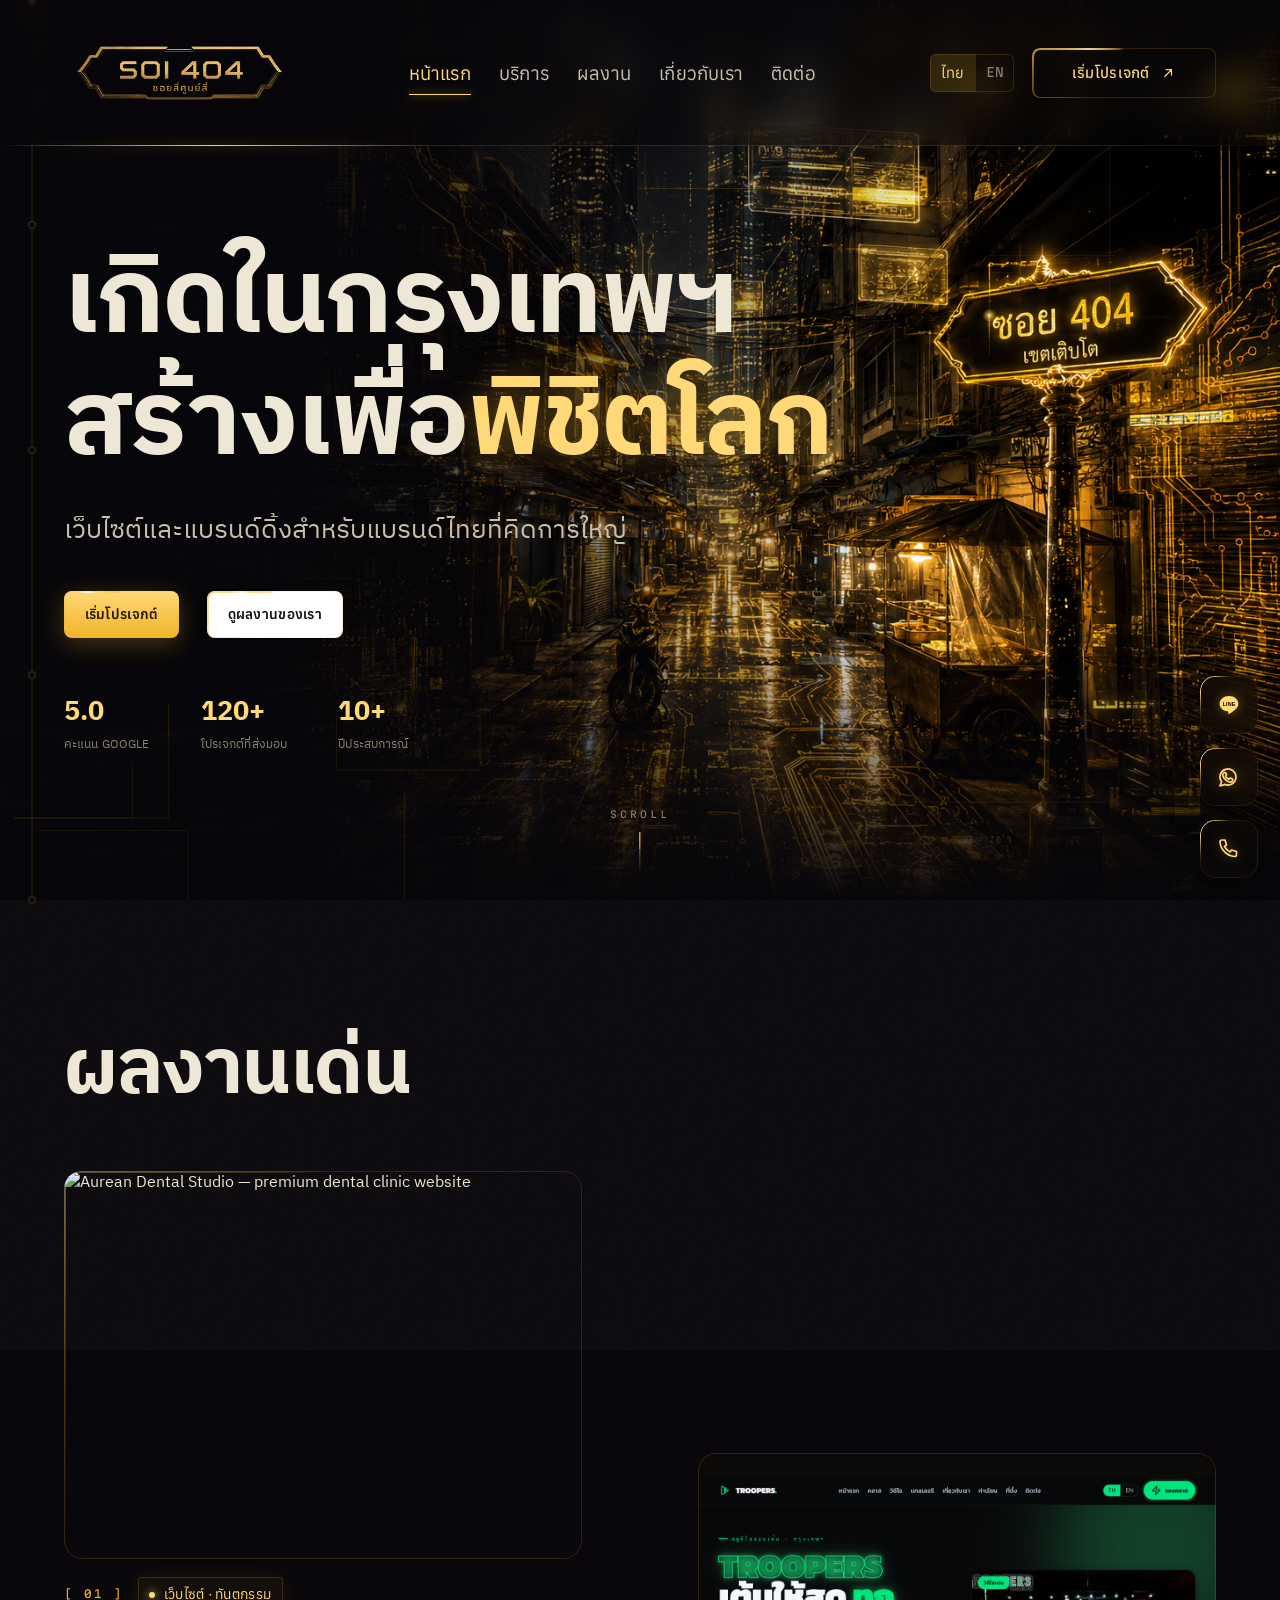
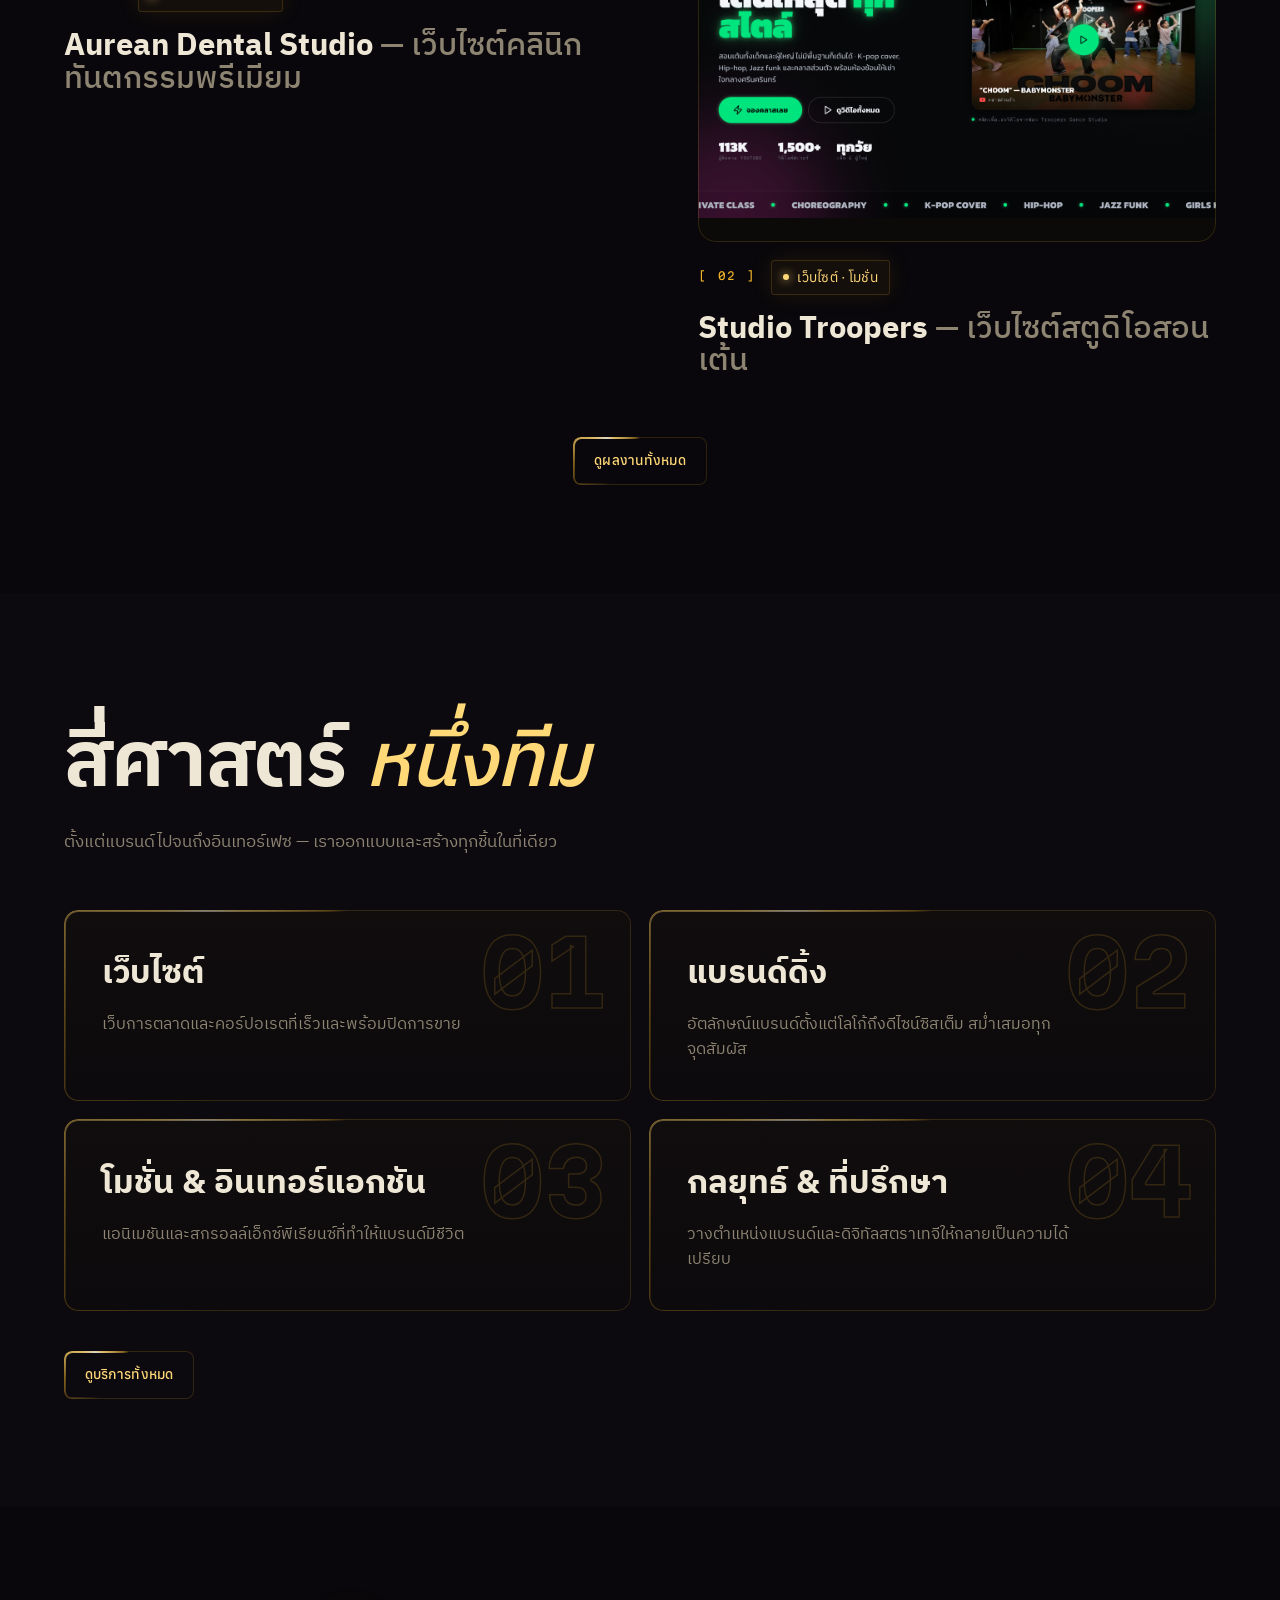
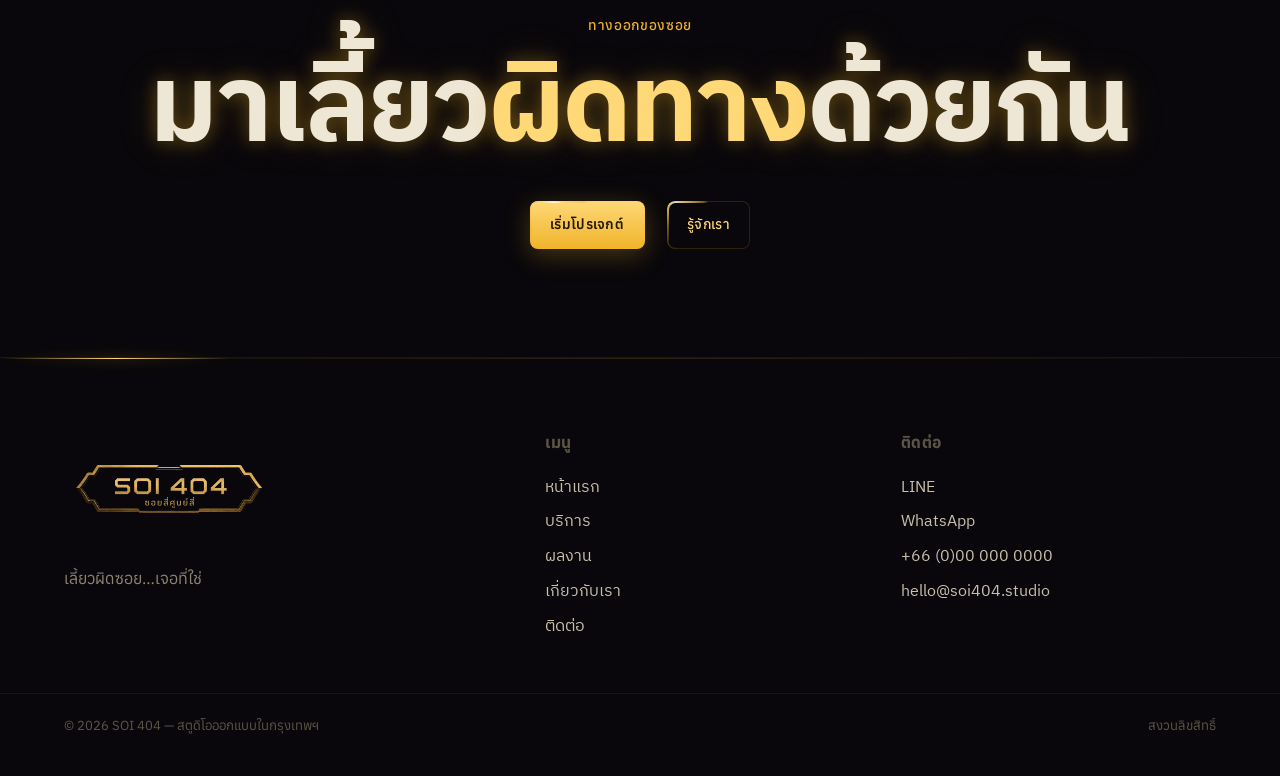
==== index.html @ ebc65c14 "Add files via upload" ====
<!DOCTYPE html>
<html lang="th">
<head>
<meta charset="UTF-8">
<meta name="viewport" content="width=device-width, initial-scale=1">
<title>SOI 404 — เว็บไซต์และแบรนด์ดิ้ง · Bangkok</title>
<meta name="description" content="SOI 404 — a Bangkok web design & branding studio. Wrong turn, right studio.">
<link rel="preconnect" href="https://fonts.googleapis.com">
<link rel="preconnect" href="https://fonts.gstatic.com" crossorigin>
<link href="https://fonts.googleapis.com/css2?family=Archivo+Expanded:wght@500;600;700;800;900&family=Archivo:ital,wght@0,400;0,500;0,600;1,500&family=IBM+Plex+Sans+Thai:wght@300;400;500;600;700&family=Martian+Mono:wght@300;400;500;600&family=Anuphan:wght@300;400;500;600;700&display=swap" rel="stylesheet">
<link rel="stylesheet" href="base.css">
<link rel="stylesheet" href="pages.css">
</head>
<body data-page="home">

<main>
  <!-- ============ HERO ============ -->
  <section class="hero" data-screen-label="Home / Hero">
    <div class="hero__media">
      <div class="hero__ph"></div>
      <img class="hero__img" src="hero-alley.png" alt="A neon-lit Bangkok alley at night, threaded with glowing gold circuit traces, with a ซอย 404 street sign" loading="eager" fetchpriority="high">
    </div>
    <div class="hero__scrim"></div>
    <div class="hero__flick"></div>

    <div class="hero__inner wrap">
      <h1 class="rise d1 glitch" data-text="" data-html data-th='เกิดในกรุงเทพฯ<br>สร้างเพื่อ<span class="em">พิชิตโลก</span>' data-en='Born in Bangkok.<br>Built to <span class="em">take on the world.</span>'>เกิดในกรุงเทพฯ<br>สร้างเพื่อ<span class="em">พิชิตโลก</span></h1>
      <p class="hero__sub rise d2" data-th="เว็บไซต์และแบรนด์ดิ้งสำหรับแบรนด์ไทยที่คิดการใหญ่" data-en="Websites and branding for Thai brands that think big.">เว็บไซต์และแบรนด์ดิ้งสำหรับแบรนด์ไทยที่คิดการใหญ่</p>
      <div class="hero__cta rise d3">
        <a class="btn btn--solid" href="contact.html" data-th="เริ่มโปรเจกต์" data-en="Start a project">เริ่มโปรเจกต์</a>
        <a class="btn btn--white live" href="work.html" style="--bw:1.5px;border-radius:8px" data-th="ดูผลงานของเรา" data-en="View our work">ดูผลงานของเรา</a>
      </div>
      <div class="hero__stats rise d4">
        <div class="hero__stat"><b>5.0</b><span data-th="คะแนน Google" data-en="Google rating">คะแนน Google</span></div>
        <div class="hero__stat"><b>120+</b><span data-th="โปรเจกต์ที่ส่งมอบ" data-en="Projects delivered">โปรเจกต์ที่ส่งมอบ</span></div>
        <div class="hero__stat"><b>10+</b><span data-th="ปีประสบการณ์" data-en="Years experience">ปีประสบการณ์</span></div>
      </div>
    </div>

    <div class="hero__scroll"><span>SCROLL</span><i></i></div>
  </section>

  <!-- ============ WORK PREVIEW ============ -->
  <section class="section" data-screen-label="Home / Work preview" data-arc>
    <div class="wrap">
      <div class="head">
        <h2 class="rise d1" style="margin-top:18px" data-th="ผลงานเด่น" data-en="Featured projects.">ผลงานเด่น</h2>
      </div>
      <div class="work-list">
        <div class="proj rise">
          <div class="proj__frame live" style="--bw:1.5px">
            <img src="work-aurean.png" alt="Aurean Dental Studio — premium dental clinic website" loading="lazy">
            <span class="proj__explore" data-th="เปิดดู" data-en="Explore">เปิดดู</span>
          </div>
          <div class="proj__meta"><span class="proj__idx">[ 01 ]</span><span class="soi-sign" data-th="เว็บไซต์ · ทันตกรรม" data-en="Web · Dental">เว็บไซต์ · ทันตกรรม</span></div>
          <h3 data-html data-th='Aurean Dental Studio <span class="dim">— เว็บไซต์คลินิกทันตกรรมพรีเมียม</span>' data-en='Aurean Dental Studio <span class="dim">— Premium dental clinic website</span>'>Aurean Dental Studio <span class="dim">— เว็บไซต์คลินิกทันตกรรมพรีเมียม</span></h3>
        </div>
        <div class="proj rise">
          <div class="proj__frame live" style="--bw:1.5px">
            <img src="work-troopers.png" alt="Studio Troopers — dance studio website" loading="lazy" style="object-fit:contain;background:#0b0a09">
            <span class="proj__explore" data-th="เปิดดู" data-en="Explore">เปิดดู</span>
          </div>
          <div class="proj__meta"><span class="proj__idx">[ 02 ]</span><span class="soi-sign" data-th="เว็บไซต์ · โมชั่น" data-en="Web · Motion">เว็บไซต์ · โมชั่น</span></div>
          <h3 data-html data-th='Studio Troopers <span class="dim">— เว็บไซต์สตูดิโอสอนเต้น</span>' data-en='Studio Troopers <span class="dim">— A dance studio website</span>'>Studio Troopers <span class="dim">— เว็บไซต์สตูดิโอสอนเต้น</span></h3>
        </div>
      </div>
      <div class="rise" style="margin-top:60px;display:flex;justify-content:center"><a class="btn btn--ghost live" href="work.html" style="--bw:1.5px;border-radius:8px" data-th="ดูผลงานทั้งหมด" data-en="See all work">ดูผลงานทั้งหมด</a></div>
    </div>
  </section>

  <!-- ============ SERVICES PREVIEW ============ -->
  <section class="section services" data-screen-label="Home / Services preview" data-arc>
    <div class="wrap">
      <div class="head">
        <h2 class="rise d1" style="margin-top:18px" data-html data-th='สี่ศาสตร์ <span class="it">หนึ่งทีม</span>' data-en='Four <span class="it">disciplines.</span> One team.'>สี่ศาสตร์ <span class="it">หนึ่งทีม</span></h2>
        <p class="rise d2" data-th="ตั้งแต่แบรนด์ไปจนถึงอินเทอร์เฟซ — เราออกแบบและสร้างทุกชิ้นในที่เดียว" data-en="From brand to interface — we design and build it all, under one roof.">ตั้งแต่แบรนด์ไปจนถึงอินเทอร์เฟซ — เราออกแบบและสร้างทุกชิ้นในที่เดียว</p>
      </div>
      <div class="preview-grid">
        <a class="disc live rise" href="services.html" style="--bw:1.5px;border-radius:14px">
          <div class="disc__bg"></div><span class="disc__num">01</span>
          <h3 data-th="เว็บไซต์" data-en="Websites">เว็บไซต์</h3>
          <p data-th="เว็บการตลาดและคอร์ปอเรตที่เร็วและพร้อมปิดการขาย" data-en="High-performance marketing & corporate sites, built to convert.">เว็บการตลาดและคอร์ปอเรตที่เร็วและพร้อมปิดการขาย</p>
        </a>
        <a class="disc live rise d1" href="services.html" style="--bw:1.5px;border-radius:14px">
          <div class="disc__bg"></div><span class="disc__num">02</span>
          <h3 data-th="แบรนด์ดิ้ง" data-en="Branding">แบรนด์ดิ้ง</h3>
          <p data-th="อัตลักษณ์แบรนด์ตั้งแต่โลโก้ถึงดีไซน์ซิสเต็ม สม่ำเสมอทุกจุดสัมผัส" data-en="Brand identities from logo to design system — consistent everywhere.">อัตลักษณ์แบรนด์ตั้งแต่โลโก้ถึงดีไซน์ซิสเต็ม สม่ำเสมอทุกจุดสัมผัส</p>
        </a>
        <a class="disc live rise d2" href="services.html" style="--bw:1.5px;border-radius:14px">
          <div class="disc__bg"></div><span class="disc__num">03</span>
          <h3 data-th="โมชั่น & อินเทอร์แอกชัน" data-en="Motion & Interaction">โมชั่น & อินเทอร์แอกชัน</h3>
          <p data-th="แอนิเมชันและสกรอลล์เอ็กซ์พีเรียนซ์ที่ทำให้แบรนด์มีชีวิต" data-en="Animation and scroll experiences that make a brand feel alive.">แอนิเมชันและสกรอลล์เอ็กซ์พีเรียนซ์ที่ทำให้แบรนด์มีชีวิต</p>
        </a>
        <a class="disc live rise d3" href="services.html" style="--bw:1.5px;border-radius:14px">
          <div class="disc__bg"></div><span class="disc__num">04</span>
          <h3 data-th="กลยุทธ์ & ที่ปรึกษา" data-en="Strategy & Consulting">กลยุทธ์ & ที่ปรึกษา</h3>
          <p data-th="วางตำแหน่งแบรนด์และดิจิทัลสตราเทจีให้กลายเป็นความได้เปรียบ" data-en="Positioning & digital strategy that turns a brand into an advantage.">วางตำแหน่งแบรนด์และดิจิทัลสตราเทจีให้กลายเป็นความได้เปรียบ</p>
        </a>
      </div>
      <div class="rise d3" style="margin-top:40px"><a class="btn btn--ghost live" href="services.html" style="--bw:1.5px;border-radius:8px" data-th="ดูบริการทั้งหมด" data-en="All services">ดูบริการทั้งหมด</a></div>
    </div>
  </section>

  <!-- ============ CLOSING CTA ============ -->
  <section class="section" data-screen-label="Home / CTA" data-arc>
    <div class="wrap" style="text-align:center">
      <p class="eyebrow rise" data-th="ทางออกของซอย" data-en="End of the alley">ทางออกของซอย</p>
      <h2 class="display t-xxl rise d1 neon" style="margin:22px auto 0;max-width:16ch" data-html data-th='มาเลี้ยว<span class="gold-ink">ผิดทาง</span>ด้วยกัน' data-en='Take the <span class="gold-ink">wrong turn</span> with us.'>มาเลี้ยว<span class="gold-ink">ผิดทาง</span>ด้วยกัน</h2>
      <div class="rise d2" style="margin-top:40px;display:flex;gap:22px;justify-content:center;flex-wrap:wrap">
        <a class="btn btn--solid" href="contact.html" data-th="เริ่มโปรเจกต์" data-en="Start a project">เริ่มโปรเจกต์</a>
        <a class="btn btn--ghost live" href="about.html" style="--bw:1.5px;border-radius:8px" data-th="รู้จักเรา" data-en="About us">รู้จักเรา</a>
      </div>
    </div>
  </section>
</main>

<script src="electric.js"></script>
<script src="site.js"></script>
</body>
</html>
---- base.css ----
/* ============================================================
   SOI 404 — Cyberpunk Bangkok design system
   base.css : tokens, type, electric language, global chrome
   ============================================================ */

/* ----- TOKENS ------------------------------------------------ */
:root{
  /* warm near-black world */
  --black:        #07060a;
  --bg:           #09070b;
  --bg-soft:      #0d0a0f;     /* services concrete-dark */
  --bg-panel:     rgba(20,16,12,.55);
  --bg-glass:     rgba(14,11,9,.62);

  /* gold — the electric accent (from the photo + logo) */
  --gold:         #f0b429;
  --gold-bright:  #ffd877;
  --gold-hot:     #ffe9a8;
  --gold-deep:    #a9761a;
  --gold-ember:   #c8901f;

  /* high-voltage spark core */
  --hot:          #fffdf3;
  /* rare cold accent */
  --cyan:         oklch(0.86 0.10 200);

  /* ink */
  --ink:          #efe7d6;
  --ink-soft:     #c9bfad;
  --muted:        #8d8472;
  --faint:        #5c5547;
  --line:         rgba(240,180,41,.16);
  --line-soft:    rgba(240,180,41,.09);

  /* glow */
  --glow-gold:    0 0 24px rgba(240,180,41,.45);
  --glow-soft:    0 0 60px rgba(240,180,41,.18);

  /* type */
  --display: "Archivo Expanded","Archivo",sans-serif;
  --thai:    "IBM Plex Sans Thai","IBM Plex Sans",sans-serif;
  --thai-ui: "Anuphan","IBM Plex Sans Thai",sans-serif;   /* modern Thai for labels/UI */
  --mono:    "Martian Mono",ui-monospace,monospace;
  --body:    "Archivo","IBM Plex Sans Thai",sans-serif;

  --maxw: 1320px;
  --gutter: clamp(20px,5vw,72px);
  --ease: cubic-bezier(.22,.61,.36,1);
  --ease-snap: cubic-bezier(.2,.9,.25,1);
}

/* Thai mode swaps body/display to a Thai face that owns both scripts */
html[lang="th"]{
  --display: "IBM Plex Sans Thai","Archivo Expanded",sans-serif;
  --body:    "IBM Plex Sans Thai",sans-serif;
}

/* ----- RESET ------------------------------------------------- */
*,*::before,*::after{box-sizing:border-box}
html{ -webkit-text-size-adjust:100%; scroll-behavior:smooth }
@media (prefers-reduced-motion: reduce){ html{ scroll-behavior:auto } }
body{
  margin:0; background:var(--bg); color:var(--ink);
  font-family:var(--body); font-weight:400; line-height:1.55;
  font-size:clamp(16px,1.05vw,18px);
  -webkit-font-smoothing:antialiased; text-rendering:optimizeLegibility;
  overflow-x:hidden;
}
img{max-width:100%;display:block}
a{color:inherit;text-decoration:none}
button{font:inherit;color:inherit;background:none;border:none;cursor:pointer}
input,select,textarea{font:inherit;color:inherit}
::selection{background:var(--gold);color:#1a1206}
h1,h2,h3,h4,p{margin:0}
ul{margin:0;padding:0;list-style:none}

/* ----- ATMOSPHERE: grain + scanlines + circuit bg ----------- */
.atmos{position:fixed;inset:0;z-index:0;pointer-events:none}
.atmos__grain{
  position:absolute;inset:-50%;opacity:.06;mix-blend-mode:overlay;
  background-image:url("data:image/svg+xml,%3Csvg xmlns='http://www.w3.org/2000/svg' width='160' height='160'%3E%3Cfilter id='n'%3E%3CfeTurbulence type='fractalNoise' baseFrequency='0.9' numOctaves='2'/%3E%3C/filter%3E%3Crect width='100%25' height='100%25' filter='url(%23n)'/%3E%3C/svg%3E");
  animation:grain 7s steps(6) infinite;
}
@keyframes grain{0%{transform:translate(0,0)}20%{transform:translate(-4%,3%)}40%{transform:translate(3%,-5%)}60%{transform:translate(-3%,4%)}80%{transform:translate(5%,2%)}100%{transform:translate(0,0)}}
.atmos__scan{
  position:absolute;inset:0;opacity:.5;
  background:repeating-linear-gradient(to bottom,transparent 0 2px,rgba(0,0,0,.18) 3px,transparent 4px);
  mix-blend-mode:multiply;
}
.atmos__vign{position:absolute;inset:0;
  background:radial-gradient(120% 90% at 50% 0%,transparent 40%,rgba(0,0,0,.55) 100%);}
/* shared full-screen electric canvas — above content so sparks/current read on top */
#fx-canvas{position:fixed;inset:0;z-index:33;pointer-events:none}

/* ----- LAYOUT PRIMITIVES ------------------------------------ */
.wrap{width:100%;max-width:var(--maxw);margin-inline:auto;padding-inline:var(--gutter)}
.section{position:relative;z-index:2;padding-block:clamp(80px,12vh,160px)}
main{position:relative;z-index:2}
.eyebrow{font-family:var(--mono);font-size:.66rem;letter-spacing:.34em;
  text-transform:uppercase;color:var(--gold);font-weight:500}
html[lang="th"] .eyebrow{font-family:var(--thai-ui);letter-spacing:.05em;font-size:.86rem;text-transform:none;font-weight:500}

/* ----- TYPE -------------------------------------------------- */
.display{font-family:var(--display);font-weight:800;line-height:.96;
  letter-spacing:-.01em;font-stretch:expanded;text-wrap:balance}
.t-xxl{font-size:clamp(2.8rem,8.4vw,7rem)}
.t-xl {font-size:clamp(2.4rem,6vw,5rem)}
.t-lg {font-size:clamp(1.9rem,4.2vw,3.4rem)}
.gold-ink{color:var(--gold-bright)}
.mono{font-family:var(--mono)}
.soi-num{font-family:var(--mono);font-weight:600;
  color:transparent;-webkit-text-stroke:1.5px rgba(240,180,41,.32)}

/* ----- ELECTRIC LANGUAGE ------------------------------------ */
@property --ang{syntax:"<angle>";inherits:false;initial-value:0deg}

/* live-current border: a bright gold segment travels the perimeter */
.live{position:relative;isolation:isolate}
.live::before{
  content:"";position:absolute;inset:0;border-radius:inherit;padding:var(--bw,1.5px);
  pointer-events:none;
  background:
    conic-gradient(from var(--ang),
      transparent 0deg 232deg,
      rgba(240,180,41,.5) 268deg,
      var(--gold-bright) 296deg,
      var(--hot) 304deg,
      var(--gold-bright) 312deg,
      rgba(240,180,41,.5) 348deg,
      transparent 360deg);
  -webkit-mask:linear-gradient(#000 0 0) content-box,linear-gradient(#000 0 0);
  -webkit-mask-composite:xor;mask-composite:exclude;
  animation:current var(--cspeed,5.5s) linear infinite;
  opacity:var(--cop,.85);
}
/* a faint steady ring underneath so the edge always reads */
.live::after{content:"";position:absolute;inset:0;border-radius:inherit;
  box-shadow:inset 0 0 0 1px var(--line);pointer-events:none}
@keyframes current{to{--ang:360deg}}
.live:hover{--cspeed:2.4s;--cop:1}

/* neon flicker-on then idle buzz */
.neon{text-shadow:0 0 18px rgba(240,180,41,.35),0 0 42px rgba(240,180,41,.18)}
.flicker{animation:flickerOn 1.1s var(--ease) both}
.flicker.idle{animation:idleBuzz 6s steps(1) 1.1s infinite}
@keyframes flickerOn{
  0%{opacity:0}8%{opacity:.7}10%{opacity:.1}14%{opacity:.9}
  18%{opacity:.2}24%{opacity:1}28%{opacity:.4}32%{opacity:1}
  40%{opacity:.7}44%{opacity:1}100%{opacity:1}}
@keyframes idleBuzz{0%,97%,100%{opacity:1}98%{opacity:.86}}

/* glitch / chromatic burst — used briefly on reveal */
.glitch[data-text]{position:relative}
.glitch.go::before,.glitch.go::after{
  content:attr(data-text);position:absolute;inset:0;pointer-events:none;
  clip-path:inset(0);}
.glitch.go::before{color:var(--cyan);transform:translate(-2px,0);
  animation:gl1 .5s steps(2) both;mix-blend-mode:screen}
.glitch.go::after{color:#ff5a3c;transform:translate(2px,0);
  animation:gl2 .5s steps(2) both;mix-blend-mode:screen}
@keyframes gl1{0%{clip-path:inset(10% 0 80% 0)}30%{clip-path:inset(60% 0 20% 0)}60%{clip-path:inset(30% 0 50% 0)}100%{opacity:0;clip-path:inset(0 0 100% 0)}}
@keyframes gl2{0%{clip-path:inset(70% 0 10% 0)}30%{clip-path:inset(20% 0 60% 0)}60%{clip-path:inset(50% 0 30% 0)}100%{opacity:0;clip-path:inset(100% 0 0 0)}}

/* scroll-reveal: assemble out of noise */
.rise{opacity:0;transform:translateY(26px);filter:blur(6px);
  transition:opacity .9s var(--ease),transform .9s var(--ease),filter .9s var(--ease)}
.rise.in{opacity:1;transform:none;filter:none}
.rise.d1{transition-delay:.08s}.rise.d2{transition-delay:.16s}
.rise.d3{transition-delay:.24s}.rise.d4{transition-delay:.32s}

/* soi street-sign label */
.soi-sign{display:inline-flex;align-items:center;gap:.6em;
  font-family:var(--mono);font-size:.64rem;letter-spacing:.24em;text-transform:uppercase;
  color:var(--gold-bright);padding:.5em .85em;border-radius:3px;
  background:rgba(240,180,41,.05);box-shadow:inset 0 0 0 1px var(--line),0 0 22px rgba(240,180,41,.1)}
.soi-sign::before{content:"";width:6px;height:6px;border-radius:50%;
  background:var(--gold-bright);box-shadow:0 0 10px var(--gold-bright)}
html[lang="th"] .soi-sign{font-family:var(--thai-ui);letter-spacing:.02em;font-size:.86rem;text-transform:none}

/* ----- BUTTONS ----------------------------------------------- */
.btn{display:inline-flex;align-items:center;justify-content:center;gap:.7em;padding:.95em 1.5em;border-radius:8px;
  font-family:var(--mono);font-size:.74rem;letter-spacing:.12em;text-transform:uppercase;white-space:nowrap;
  font-weight:500;color:var(--gold-bright);position:relative;isolation:isolate;
  transition:transform .35s var(--ease),color .3s,background .3s}
.btn .ar{transition:transform .35s var(--ease)}
.btn svg{width:1.1em;height:1.1em;flex-shrink:0}
.btn:hover{transform:translateY(-2px)}
.btn:hover .ar{transform:translate(3px,-3px)}
.btn--ghost{--bw:1.5px}
.btn--solid{background:linear-gradient(180deg,var(--gold-bright),var(--gold));
  color:#241804;font-weight:600;box-shadow:0 6px 26px rgba(240,180,41,.28)}
.btn--solid:hover{box-shadow:0 10px 36px rgba(240,180,41,.42)}
.btn--white{background:#fff;color:#15110c;font-weight:600;box-shadow:0 6px 22px rgba(0,0,0,.25)}
.btn--white:hover{background:#fff;box-shadow:0 10px 30px rgba(0,0,0,.32)}
html[lang="th"] .btn{font-family:var(--thai-ui);letter-spacing:.02em;font-size:.86rem}
/* nav CTA: lock width to the English label so Thai never wraps */
.nav__right .btn--ghost{min-width:184px}
html[lang="th"] .nav__right .btn--ghost{font-size:.92rem}

.playlink{display:inline-flex;align-items:center;gap:.8em;color:var(--ink);
  font-family:var(--mono);font-size:.74rem;letter-spacing:.1em;text-transform:uppercase}
.playlink .disc{width:62px;height:62px;border-radius:50%;display:grid;place-items:center;position:relative;flex-shrink:0;
  background:radial-gradient(circle at 50% 36%,rgba(240,180,41,.3),rgba(240,180,41,.05) 58%,rgba(7,6,10,.4));
  box-shadow:inset 0 0 0 1px rgba(240,180,41,.35),0 0 30px rgba(240,180,41,.12);
  transition:transform .4s var(--ease-snap),box-shadow .4s}
/* a bright current segment travels the ring */
.playlink .disc::before{content:"";position:absolute;inset:0;border-radius:50%;padding:2px;pointer-events:none;
  background:conic-gradient(from var(--ang),transparent 0 232deg,rgba(240,180,41,.5) 268deg,var(--gold-bright) 300deg,var(--hot) 308deg,var(--gold-bright) 316deg,rgba(240,180,41,.5) 348deg,transparent 360deg);
  -webkit-mask:linear-gradient(#000 0 0) content-box,linear-gradient(#000 0 0);
  -webkit-mask-composite:xor;mask-composite:exclude;animation:current 4.5s linear infinite}
/* soft pulse halo */
.playlink .disc::after{content:"";position:absolute;inset:0;border-radius:50%;
  box-shadow:0 0 0 0 rgba(240,180,41,.35);animation:playPulse 2.6s var(--ease) infinite}
@keyframes playPulse{0%{box-shadow:0 0 0 0 rgba(240,180,41,.3)}70%,100%{box-shadow:0 0 0 14px rgba(240,180,41,0)}}
.playlink .disc svg{position:relative;width:22px;height:22px;color:var(--gold-bright);margin-left:3px;
  filter:drop-shadow(0 0 6px rgba(240,180,41,.6))}
@keyframes spin{to{transform:rotate(360deg)}}
.playlink:hover .disc{box-shadow:inset 0 0 0 1px var(--gold),0 0 40px rgba(240,180,41,.4);transform:scale(1.07)}
@media (prefers-reduced-motion:reduce){.playlink .disc::before{animation:none;--ang:300deg}.playlink .disc::after{animation:none}}
.playlink u{text-decoration:none;background-image:linear-gradient(var(--gold),var(--gold));
  background-size:0% 1px;background-repeat:no-repeat;background-position:0 100%;transition:background-size .4s var(--ease)}
.playlink:hover u{background-size:100% 1px}
html[lang="th"] .playlink{font-family:var(--thai);letter-spacing:.02em;font-size:.86rem}

/* ----- NAV --------------------------------------------------- */
.nav{position:fixed;top:0;left:0;right:0;z-index:40;
  padding:8px 0;
  background:linear-gradient(180deg,rgba(8,6,9,.82),rgba(8,6,9,.4));
  backdrop-filter:blur(16px) saturate(1.2);-webkit-backdrop-filter:blur(16px) saturate(1.2);
  transition:padding .4s var(--ease),background .4s}
.nav__inner{display:flex;align-items:center;justify-content:space-between;gap:24px;
  width:100%;max-width:var(--maxw);margin-inline:auto;padding-inline:var(--gutter)}
.nav.shrink{padding-block:6px;background:linear-gradient(180deg,rgba(8,6,9,.92),rgba(8,6,9,.7))}
.nav::after{content:"";position:absolute;left:0;right:0;bottom:0;height:1px;
  background:linear-gradient(90deg,transparent,var(--line) 12%,var(--line) 88%,transparent);
  overflow:hidden}
.nav__rail{position:absolute;left:0;bottom:0;height:1px;width:34%;
  background:linear-gradient(90deg,transparent,var(--gold-bright),transparent);
  filter:drop-shadow(0 0 6px var(--gold));animation:railRun 7s linear infinite}
@keyframes railRun{0%{transform:translateX(-40%)}100%{transform:translateX(360%)}}
.nav__logo{display:flex;align-items:center;height:130px}
.nav__logo img{height:100%;width:auto}
.nav__links{display:flex;align-items:center;gap:clamp(16px,2.2vw,38px)}
.nav__links a{font-family:var(--mono);font-size:.92rem;letter-spacing:.1em;text-transform:uppercase;white-space:nowrap;
  color:var(--ink-soft);position:relative;padding:6px 0;transition:color .3s}
html[lang="th"] .nav__links a{font-family:var(--thai-ui);letter-spacing:.01em;font-size:1.16rem}
.nav__links a::after{content:"";position:absolute;left:0;bottom:-2px;height:1.5px;width:0;
  background:var(--gold-bright);box-shadow:0 0 8px var(--gold);transition:width .35s var(--ease)}
.nav__links a:hover,.nav__links a[aria-current]{color:var(--gold-bright)}
.nav__links a:hover::after,.nav__links a[aria-current]::after{width:100%}
.nav__right{display:flex;align-items:center;gap:18px}
.lang{display:inline-flex;font-family:var(--mono);font-size:.78rem;letter-spacing:.08em;
  border-radius:6px;overflow:hidden;box-shadow:inset 0 0 0 1px var(--line)}
.lang button{padding:.5em .8em;color:var(--muted);transition:.25s}
.lang button[data-lang="th"]{font-family:var(--thai-ui);font-size:.92rem;letter-spacing:0}
.lang button[aria-pressed="true"]{background:rgba(240,180,41,.14);color:var(--gold-bright)}
.nav__burger{display:none;width:42px;height:42px;border-radius:8px;
  box-shadow:inset 0 0 0 1px var(--line);place-items:center}
.nav__burger span{display:block;width:18px;height:1.5px;background:var(--gold-bright);position:relative}
.nav__burger span::before,.nav__burger span::after{content:"";position:absolute;left:0;width:18px;height:1.5px;background:var(--gold-bright)}
.nav__burger span::before{top:-5px}.nav__burger span::after{top:5px}

@media (max-width:900px){
  .nav__links,.nav__right .btn{display:none}
  .nav__burger{display:grid}
}

/* mobile drawer */
.drawer{position:fixed;inset:0;z-index:39;background:rgba(7,6,10,.96);
  backdrop-filter:blur(20px);display:flex;flex-direction:column;justify-content:center;gap:8px;
  padding:var(--gutter);transform:translateY(-100%);transition:transform .5s var(--ease);pointer-events:none}
.drawer.open{transform:none;pointer-events:auto}
.drawer a{font-family:var(--display);font-weight:800;font-size:2.4rem;color:var(--ink);
  padding:.18em 0;border-bottom:1px solid var(--line-soft)}
html[lang="th"] .drawer a{font-family:var(--thai)}
.drawer a:active{color:var(--gold-bright)}
.drawer .drawer__meta{margin-top:24px;display:flex;gap:14px}

/* ----- FLOATING CONTACT STACK ------------------------------- */
.fab{position:fixed;right:22px;bottom:22px;z-index:38;display:flex;flex-direction:column;gap:14px}
.fab__btn{width:58px;height:58px;border-radius:15px;display:grid;place-items:center;
  background:var(--bg-glass);backdrop-filter:blur(8px);position:relative;isolation:isolate;
  box-shadow:0 8px 30px rgba(0,0,0,.5),inset 0 0 0 1px rgba(240,180,41,.1);
  transition:transform .35s var(--ease-snap),box-shadow .35s}
.fab__btn::before{content:"";position:absolute;inset:0;border-radius:inherit;padding:1.4px;
  background:conic-gradient(from var(--ang),transparent 0 250deg,var(--gold-bright) 300deg,var(--hot) 312deg,var(--gold-bright) 324deg,transparent 360deg);
  -webkit-mask:linear-gradient(#000 0 0) content-box,linear-gradient(#000 0 0);
  -webkit-mask-composite:xor;mask-composite:exclude;animation:current 4s linear infinite}
.fab__btn svg{width:24px;height:24px;color:var(--gold-bright);filter:drop-shadow(0 0 6px rgba(240,180,41,.4))}
.fab__btn:nth-child(2)::before{animation-delay:-1.3s}
.fab__btn:nth-child(3)::before{animation-delay:-2.6s}
.fab__btn:hover{transform:scale(1.09);box-shadow:0 12px 40px rgba(240,180,41,.3),inset 0 0 0 1px rgba(240,180,41,.3)}
.fab__btn .tip{position:absolute;right:calc(100% + 14px);top:50%;transform:translateY(-50%) translateX(6px);
  white-space:nowrap;font-family:var(--mono);font-size:.72rem;letter-spacing:.1em;text-transform:uppercase;
  color:var(--gold-bright);background:var(--bg-glass);padding:.5em .8em;border-radius:6px;
  box-shadow:inset 0 0 0 1px var(--line);opacity:0;pointer-events:none;transition:.3s}
html[lang="th"] .fab__btn .tip{font-family:var(--thai-ui);font-size:.86rem;letter-spacing:0;text-transform:none}
.fab__btn:hover .tip{opacity:1;transform:translateY(-50%) translateX(0)}
@media (max-width:560px){
  .fab{right:50%;bottom:16px;transform:translateX(50%);flex-direction:row}
  .fab__btn{width:52px;height:52px}
  .fab__btn .tip{display:none}
}

/* ----- PAGE SPINE (charges with scroll) --------------------- */
.spine{position:fixed;left:max(14px,2.4vw);top:0;bottom:0;width:2px;z-index:30;pointer-events:none}
.spine__track{position:absolute;inset:0;background:linear-gradient(var(--line-soft),var(--line-soft))}
.spine__fill{position:absolute;left:0;top:0;width:100%;height:var(--charge,0%);
  background:linear-gradient(180deg,var(--gold-bright),var(--gold));
  box-shadow:0 0 12px var(--gold),0 0 28px rgba(240,180,41,.4)}
.spine__node{position:absolute;left:50%;transform:translate(-50%,-50%);width:8px;height:8px;border-radius:50%;
  background:var(--bg);box-shadow:inset 0 0 0 1.5px var(--line);transition:.4s}
.spine__node.lit{background:var(--gold-bright);box-shadow:0 0 14px var(--gold),0 0 30px rgba(240,180,41,.5)}
@media (max-width:900px){.spine{display:none}}

/* ----- FOOTER ------------------------------------------------ */
.foot{position:relative;z-index:2;padding:clamp(56px,8vh,90px) 0 40px;
  border-top:1px solid var(--line-soft)}
.foot::before{content:"";position:absolute;top:0;left:0;right:0;height:1px;overflow:hidden;
  background:linear-gradient(90deg,transparent,var(--line),transparent)}
.foot__rail{position:absolute;top:0;height:1px;width:18%;
  background:linear-gradient(90deg,transparent,var(--gold-bright),transparent);
  filter:drop-shadow(0 0 6px var(--gold));animation:railRun 11s linear infinite}
.foot__grid{display:grid;grid-template-columns:1.4fr 1fr 1fr;gap:40px}
.foot__brand img{height:118px;margin-bottom:18px}
.foot__tag{color:var(--muted);max-width:32ch}
.foot h4{font-family:var(--mono);font-size:.72rem;letter-spacing:.2em;text-transform:uppercase;
  color:var(--faint);margin-bottom:16px}
html[lang="th"] .foot h4{font-family:var(--thai-ui);font-size:1rem;letter-spacing:.03em;text-transform:none}
.foot__col a{display:block;color:var(--ink-soft);padding:5px 0;transition:color .25s,padding-left .25s}
.foot__col a:hover{color:var(--gold-bright);padding-left:6px}
.foot__bot{display:flex;justify-content:space-between;gap:16px;flex-wrap:wrap;
  margin-top:48px;padding-top:22px;border-top:1px solid var(--line-soft);
  font-family:var(--mono);font-size:.66rem;letter-spacing:.08em;color:var(--faint)}
html[lang="th"] .foot__bot{font-family:var(--thai-ui);letter-spacing:0;font-size:.82rem}
html[lang="th"] .foot__tag{font-family:var(--thai-ui)}
@media (max-width:760px){.foot__grid{grid-template-columns:1fr 1fr}.foot__brand{grid-column:1/-1}}

/* reduced motion: freeze the electricity, keep a static glow */
@media (prefers-reduced-motion: reduce){
  .atmos__grain,.nav__rail,.foot__rail,.flicker,.flicker.idle{animation:none!important}
  .live::before,.fab__btn::before{animation:none!important;--ang:300deg}
  .rise{transition-duration:.4s}
}
---- pages.css ----
/* ============================================================
   SOI 404 — pages.css : per-page layouts
   ============================================================ */

/* ===== HOME / HERO ========================================== */
.hero{position:relative;min-height:100svh;display:flex;align-items:center;
  padding-top:96px;overflow:hidden}
.hero__media{position:absolute;inset:0;z-index:0}
.hero__img{position:absolute;inset:0;width:100%;height:100%;object-fit:cover;object-position:72% center;
  opacity:0;transition:opacity 1.4s var(--ease)}
.hero__img.loaded{opacity:1}
.hero__ph{position:absolute;inset:0;background:
  radial-gradient(80% 80% at 80% 40%,rgba(240,180,41,.08),transparent 60%),var(--black)}
/* keep the dark left third readable for the headline */
.hero__scrim{position:absolute;inset:0;z-index:1;background:
  linear-gradient(100deg,var(--black) 0%,rgba(7,6,10,.92) 26%,rgba(7,6,10,.45) 48%,transparent 70%),
  linear-gradient(0deg,var(--black),transparent 30%)}
.hero__flick{position:absolute;inset:0;z-index:2;pointer-events:none;mix-blend-mode:screen;opacity:0;
  background:radial-gradient(50% 40% at 80% 36%,rgba(255,233,168,.10),transparent 70%);
  animation:heroBuzz 5s steps(1) 1.4s infinite}
@keyframes heroBuzz{0%,92%,100%{opacity:.55}94%{opacity:.2}96%{opacity:.8}}
.hero__inner{position:relative;z-index:5;width:100%}
.hero__eyebrow{margin-bottom:26px}
.hero h1{font-family:var(--display);font-weight:800;line-height:.95;letter-spacing:-.015em;
  font-size:clamp(2.7rem,6.6vw,6.1rem);max-width:16ch;font-stretch:expanded}
html[lang="th"] .hero h1{line-height:1.16;letter-spacing:-.01em;font-size:clamp(3.4rem,8.2vw,7.4rem)}
.hero h1 .em{color:var(--gold-bright);text-shadow:0 0 30px rgba(240,180,41,.4)}
.hero__sub{margin-top:26px;max-width:42ch;color:var(--ink-soft);font-size:clamp(1rem,1.4vw,1.18rem)}
html[lang="th"] .hero__sub{font-size:clamp(1.35rem,2vw,1.9rem);max-width:36ch}
.hero__concept{font-family:var(--mono);font-size:.7rem;letter-spacing:.18em;text-transform:uppercase;
  color:var(--muted);margin-bottom:8px}
html[lang="th"] .hero__concept{font-family:var(--thai);letter-spacing:.02em;font-size:.9rem}
.hero__cta{display:flex;align-items:center;gap:28px;margin-top:40px;flex-wrap:wrap}
.hero__stats{display:flex;gap:clamp(22px,4vw,54px);margin-top:54px;flex-wrap:wrap}
.hero__stat{display:flex;flex-direction:column;gap:2px}
.hero__stat b{font-family:var(--display);font-weight:800;font-size:1.7rem;color:var(--gold-bright)}
.hero__stat span{font-family:var(--mono);font-size:.6rem;letter-spacing:.14em;text-transform:uppercase;color:var(--muted)}
html[lang="th"] .hero__stat span{font-family:var(--thai);letter-spacing:.01em;font-size:.74rem}
.hero__scroll{position:absolute;left:50%;bottom:26px;transform:translateX(-50%);z-index:5;
  display:flex;flex-direction:column;align-items:center;gap:10px;
  font-family:var(--mono);font-size:.6rem;letter-spacing:.3em;color:var(--muted)}
.hero__scroll i{width:1px;height:42px;background:linear-gradient(var(--gold),transparent);position:relative;overflow:hidden}
.hero__scroll i::after{content:"";position:absolute;top:0;left:0;width:100%;height:40%;
  background:var(--gold-bright);box-shadow:0 0 8px var(--gold);animation:scrollDot 1.8s var(--ease) infinite}
@keyframes scrollDot{0%{top:-40%}100%{top:100%}}
@media (max-width:760px){.hero__scroll{display:none}.hero__img{object-position:64% center}}

/* generic section heading block */
.head{max-width:var(--maxw);margin-bottom:clamp(40px,6vh,72px)}
.head h2{font-family:var(--display);font-weight:800;line-height:.98;letter-spacing:-.01em;
  font-size:clamp(2.4rem,6vw,5rem);font-stretch:expanded}
.head h2 .it{font-style:italic;font-weight:500;color:var(--gold-bright);font-stretch:normal}
html[lang="th"] .head h2{line-height:1.18}
.head p{margin-top:20px;max-width:50ch;color:var(--muted);font-size:1.05rem}

/* mini home strips reusing other sections (services / work preview) */
.preview-grid{display:grid;grid-template-columns:repeat(2,1fr);gap:18px}
@media (max-width:760px){.preview-grid{grid-template-columns:1fr}}

/* ===== SERVICES ============================================= */
.services{background:var(--bg-soft)}
.disc-grid{display:grid;grid-template-columns:1fr 1fr;gap:18px}
@media (max-width:820px){.disc-grid{grid-template-columns:1fr}}

/* heading accent bar */
.svc-head{position:relative;padding-left:30px}
.svc-head::before{content:"";position:absolute;left:0;top:6px;bottom:14px;width:5px;border-radius:3px;
  background:linear-gradient(180deg,var(--gold-bright),var(--gold));box-shadow:0 0 16px rgba(154,110,16,.4)}

/* discipline blocks: card + browser mockup, alternating */
.svc-blocks{display:flex;flex-direction:column;gap:clamp(56px,9vh,120px)}
.svc-block{display:grid;grid-template-columns:1fr 1.06fr;gap:clamp(26px,4vw,60px);align-items:start;position:relative}
.svc-block__visual{margin-top:50px}
.svc-block::before{content:"";position:absolute;top:50%;left:48%;right:48%;height:1.5px;
  background:linear-gradient(90deg,transparent,var(--line),transparent);z-index:-1}
.svc-block:nth-child(even) .svc-block__visual{order:-1}
@media (max-width:940px){
  .svc-block{grid-template-columns:1fr;gap:26px}
  .svc-block:nth-child(even) .svc-block__visual{order:0}
  .svc-block::before{display:none}
}
/* left card */
.svc-card{position:relative;border-radius:24px;padding:clamp(28px,3.4vw,46px);overflow:hidden;--cop:.55;--bw:1.5px;
  background:linear-gradient(180deg,#ffffff,rgba(255,255,255,.5));box-shadow:0 26px 64px rgba(40,30,10,.09)}
.svc-card:hover{--cop:1}
.svc-card__num{position:absolute;top:14px;left:clamp(26px,3.4vw,42px);font-family:var(--mono);font-weight:700;line-height:1;
  font-size:clamp(2.8rem,5vw,4.4rem);color:transparent;-webkit-text-stroke:1.5px rgba(154,110,16,.22)}
.svc-card__dots{position:absolute;top:24px;right:26px;width:84px;height:54px;opacity:.6;
  background-image:radial-gradient(rgba(154,110,16,.45) 1.5px,transparent 1.6px);background-size:12px 12px}
.svc-card .disc__icon{width:62px;height:62px;border-radius:16px;background:#fff;color:var(--gold);
  box-shadow:0 10px 24px rgba(40,30,10,.1),inset 0 0 0 1px var(--line-soft);margin:34px 0 22px}
.svc-card .disc__icon svg{width:28px;height:28px}
.svc-card h3{font-family:var(--display);font-weight:800;font-size:clamp(1.7rem,2.6vw,2.4rem);
  display:inline-block;padding-bottom:8px;border-bottom:3px solid var(--gold);margin:clamp(58px,7vw,82px) 0 20px}
html[lang="th"] .svc-card h3{font-family:var(--thai)}
.svc-card p{color:var(--muted);max-width:42ch;margin-bottom:24px}
.svc-card .disc__tags{margin:0 0 28px;padding:0;border:0}
.svc-card .btn--solid{font-size:.72rem}

/* browser mockup on a podium */
.svc-block__visual{position:relative;padding-bottom:34px}
.browser{position:relative;border-radius:14px;overflow:hidden;z-index:2;
  background:#0d0b09;box-shadow:0 44px 80px -24px rgba(40,30,10,.45),0 0 0 1px rgba(40,30,10,.06)}
.browser__bar{height:38px;display:flex;align-items:center;gap:7px;padding:0 15px;background:#17140f}
.browser__bar i{width:11px;height:11px;border-radius:50%}
.browser__url{margin-left:14px;font-family:var(--mono);font-size:.58rem;letter-spacing:.1em;color:#9b8c6a;
  background:rgba(255,255,255,.05);padding:.35em .9em;border-radius:20px}
.browser__screen{aspect-ratio:16/10;position:relative;overflow:hidden;
  background:radial-gradient(120% 90% at 80% 10%,rgba(240,180,41,.14),transparent 55%),linear-gradient(160deg,#16130e,#0a0807)}
.mk{position:absolute}
.mk-nav{top:18px;left:22px;right:22px;display:flex;justify-content:space-between;align-items:center}
.mk-logo{font-family:var(--mono);font-size:.6rem;letter-spacing:.2em;color:var(--gold-bright)}
.mk-links{display:flex;gap:10px}
.mk-links span{width:26px;height:5px;border-radius:3px;background:rgba(255,255,255,.18)}
.mk-hero{top:34%;left:22px;max-width:54%}
.mk-bar{height:13px;border-radius:4px;background:rgba(239,231,214,.85);margin-bottom:9px}
.mk-bar.g{background:linear-gradient(90deg,var(--gold-bright),var(--gold));width:60%}
.mk-bar.s{width:80%}.mk-bar.xs{width:45%;height:7px;background:rgba(239,231,214,.4)}
.mk-btn{margin-top:14px;width:96px;height:26px;border-radius:13px;background:linear-gradient(180deg,var(--gold-bright),var(--gold))}
.mk-img{right:0;top:24%;bottom:14%;width:34%;border-radius:12px 0 0 12px;
  background:repeating-linear-gradient(135deg,rgba(240,180,41,.12) 0 10px,transparent 10px 20px),linear-gradient(160deg,#241c10,#100c08)}
.podium{position:absolute;left:6%;right:6%;bottom:0;height:42px;border-radius:50%;z-index:1;
  background:radial-gradient(50% 100% at 50% 0%,rgba(154,110,16,.28),transparent 70%);filter:blur(2px)}

/* features strip */
.feat-strip{display:grid;grid-template-columns:repeat(4,1fr);gap:24px;margin-top:clamp(56px,9vh,110px);
  padding-top:clamp(36px,5vh,56px);border-top:1px solid var(--line-soft)}
.feat{display:flex;gap:14px;align-items:flex-start}
.feat__ic{flex-shrink:0;width:44px;height:44px;border-radius:12px;display:grid;place-items:center;color:var(--gold);
  box-shadow:inset 0 0 0 1.5px var(--line)}
.feat__ic svg{width:22px;height:22px}
.feat b{display:block;font-family:var(--display);font-weight:700;font-size:1.05rem;margin-bottom:3px}
html[lang="th"] .feat b{font-family:var(--thai)}
.feat span{color:var(--muted);font-size:.92rem}
@media (max-width:780px){.feat-strip{grid-template-columns:1fr 1fr;gap:28px 20px}}
@media (max-width:460px){.feat-strip{grid-template-columns:1fr}}

/* alternating photo / text rows (legacy) */
.svc-rows{display:flex;flex-direction:column;gap:clamp(46px,8vh,108px)}
.svc-row{display:grid;grid-template-columns:1fr 1fr;gap:clamp(28px,5vw,76px);align-items:center}
.svc-row:nth-child(even) .svc-row__media{order:-1}
@media (max-width:860px){
  .svc-row{grid-template-columns:1fr;gap:24px}
  .svc-row:nth-child(even) .svc-row__media{order:0}
}
.svc-row__media{position:relative;border-radius:16px;overflow:hidden;aspect-ratio:4/3;--bw:1.5px;--cop:.5}
.svc-row:hover .svc-row__media{--cop:1}
.svc-ph{position:absolute;inset:0;display:grid;place-items:center;
  background:repeating-linear-gradient(135deg,rgba(154,110,16,.09) 0 12px,transparent 12px 24px),linear-gradient(135deg,#ece7dc,#f5f1ea)}
.svc-ph span{font-family:var(--mono);font-size:.66rem;letter-spacing:.2em;text-transform:uppercase;color:var(--faint)}
.svc-row__num{font-family:var(--mono);font-weight:700;font-size:clamp(2.4rem,4vw,3.4rem);line-height:1;
  color:transparent;-webkit-text-stroke:1.5px rgba(154,110,16,.32);display:block;margin-bottom:14px}
.svc-row__text .disc__icon{margin-bottom:24px}
.svc-row__text h3{font-family:var(--display);font-weight:800;font-size:clamp(1.8rem,3vw,2.6rem);margin-bottom:16px}
html[lang="th"] .svc-row__text h3{font-family:var(--thai)}
.svc-row__text p{color:var(--muted);max-width:44ch}
.svc-row__text .disc__tags{border-top:1px solid var(--line-soft)}
.disc{position:relative;border-radius:14px;padding:clamp(26px,3vw,42px);overflow:hidden;
  background:linear-gradient(180deg,rgba(20,16,12,.5),rgba(12,10,8,.3));
  --cop:.42;--cspeed:9s;transition:transform .5s var(--ease)}
.disc:hover{transform:translateY(-4px);--cop:1;--cspeed:3s}
.disc__bg{position:absolute;inset:0;opacity:0;transition:opacity .5s;
  background:radial-gradient(80% 80% at 80% 0%,rgba(240,180,41,.1),transparent 60%)}
.disc:hover .disc__bg{opacity:1}
.disc__num{position:absolute;top:18px;right:24px;font-family:var(--mono);font-weight:700;
  font-size:clamp(3.4rem,7vw,6rem);line-height:1;color:transparent;
  -webkit-text-stroke:1.5px rgba(240,180,41,.16);transition:.5s}
.disc:hover .disc__num{-webkit-text-stroke-color:rgba(240,180,41,.4)}
.disc__icon{width:54px;height:54px;border-radius:12px;display:grid;place-items:center;
  box-shadow:inset 0 0 0 1.5px var(--line);color:var(--gold-bright);margin-bottom:34px;transition:.45s}
.disc:hover .disc__icon{box-shadow:inset 0 0 0 1.5px var(--gold),0 0 26px rgba(240,180,41,.3);background:rgba(240,180,41,.07)}
.disc__icon svg{width:26px;height:26px}
.disc h3{font-family:var(--display);font-weight:800;font-size:clamp(1.7rem,2.6vw,2.3rem);
  margin-bottom:14px;transition:color .4s}
.disc:hover h3{color:var(--gold-bright)}
html[lang="th"] .disc h3{font-family:var(--thai)}
.disc p{color:var(--muted);max-width:42ch;position:relative;z-index:2}
.disc__tags{display:flex;flex-wrap:wrap;gap:8px;margin-top:26px;padding-top:24px;
  border-top:1px solid var(--line-soft);position:relative;z-index:2}
.chip{display:inline-flex;align-items:center;gap:.5em;font-family:var(--mono);font-size:.6rem;
  letter-spacing:.08em;text-transform:uppercase;color:var(--ink-soft);
  padding:.5em .7em;border-radius:5px;box-shadow:inset 0 0 0 1px var(--line-soft);transition:.3s}
.chip svg{width:12px;height:12px;color:var(--gold)}
.disc:hover .chip{box-shadow:inset 0 0 0 1px var(--line)}
.disc__arrow{margin-top:26px;color:var(--gold);transition:transform .4s var(--ease)}
.disc:hover .disc__arrow{transform:translateX(8px)}

/* ===== WORK ================================================= */
.work-list{display:flex;flex-direction:column;gap:clamp(48px,8vh,90px)}
.proj{display:grid;gap:18px;max-width:760px}
@media (min-width:900px){
  .work-list{gap:0}
  .proj{width:45%;max-width:none}
  .proj:nth-child(odd){margin-right:auto;margin-left:0}
  .proj:nth-child(even){margin-left:auto;margin-right:0}
  /* pull each project up so it begins ~70% down the previous image */
  .proj:not(:first-child){margin-top:-21%}
}
.proj__frame{position:relative;border-radius:18px;overflow:hidden;aspect-ratio:4/3;
  --cop:.3;transition:transform .6s var(--ease)}
.proj__frame img,.proj__ph{position:absolute;inset:0;width:100%;height:100%;object-fit:cover;
  transition:transform .8s var(--ease),filter .6s}
.proj:hover .proj__frame{--cop:1}
.proj:hover .proj__frame img,.proj:hover .proj__ph{transform:scale(1.05)}
.proj__ph{display:grid;place-items:center;
  background:
   repeating-linear-gradient(135deg,rgba(240,180,41,.05) 0 12px,transparent 12px 24px),
   linear-gradient(135deg,#14110c,#0b0908);}
.proj__ph span{font-family:var(--mono);font-size:.66rem;letter-spacing:.2em;text-transform:uppercase;color:var(--faint)}
.proj__explore{display:none}
.proj__explore--off{position:absolute;top:50%;left:50%;transform:translate(-50%,-50%) scale(.7);
  width:96px;height:96px;border-radius:50%;display:grid;place-items:center;opacity:0;
  background:rgba(255,233,168,.92);color:#241804;font-family:var(--mono);font-size:.66rem;
  letter-spacing:.1em;text-transform:uppercase;font-weight:600;transition:.45s var(--ease-snap);
  box-shadow:0 0 40px rgba(240,180,41,.5)}
.proj:hover .proj__explore{opacity:1;transform:translate(-50%,-50%) scale(1)}
.proj__meta{display:flex;align-items:baseline;gap:14px;flex-wrap:wrap}
.proj__idx{font-family:var(--mono);font-size:.68rem;letter-spacing:.18em;color:var(--gold)}
.proj h3{font-family:var(--display);font-weight:800;font-size:clamp(1.4rem,2.4vw,2rem);line-height:1.05}
.proj h3 .dim{color:var(--muted);font-weight:500}
html[lang="th"] .proj h3{font-family:var(--thai)}
.proj__tags{display:flex;gap:8px;flex-wrap:wrap}

/* ===== ABOUT =============================================== */
.about-intro{max-width:22ch}
.about-lead{font-family:var(--display);font-weight:700;font-stretch:expanded;
  font-size:clamp(1.5rem,3.2vw,2.5rem);line-height:1.16;letter-spacing:-.01em;max-width:34ch}
html[lang="th"] .about-lead{font-family:var(--thai);line-height:1.4}
.about-lead .em{color:var(--gold-bright)}
.about-grid{display:grid;grid-template-columns:repeat(12,1fr);gap:22px;margin-top:clamp(50px,8vh,100px)}
.acard{position:relative;border-radius:16px;padding:clamp(26px,3vw,40px);overflow:hidden;
  background:linear-gradient(180deg,rgba(18,15,11,.55),rgba(11,9,7,.3));--cop:.34;--cspeed:10s}
.acard:hover{--cop:.9;--cspeed:4s}
.acard h3{font-family:var(--display);font-weight:800;font-size:clamp(1.4rem,2.4vw,2rem);margin-bottom:14px}
html[lang="th"] .acard h3{font-family:var(--thai)}
.acard p{color:var(--muted);max-width:46ch}
.acard .soi-sign{margin-bottom:24px}
.acard--a{grid-column:span 7}.acard--b{grid-column:span 5}
.acard--c{grid-column:span 5}.acard--d{grid-column:span 7}
.acard--ph{min-height:280px;display:grid;place-items:center;
  background:repeating-linear-gradient(135deg,rgba(240,180,41,.05) 0 12px,transparent 12px 24px),linear-gradient(135deg,#14110c,#0b0908)}
.acard--ph span{font-family:var(--mono);font-size:.64rem;letter-spacing:.2em;text-transform:uppercase;color:var(--faint)}
@media (max-width:820px){.acard{grid-column:1/-1!important}}
.stat-strip{display:grid;grid-template-columns:repeat(4,1fr);gap:18px;margin-top:clamp(50px,8vh,90px)}
.stat-strip .s{padding:24px;border-radius:14px;box-shadow:inset 0 0 0 1px var(--line-soft)}
.stat-strip b{display:block;font-family:var(--display);font-weight:800;font-size:2.4rem;color:var(--gold-bright)}
.stat-strip span{font-family:var(--mono);font-size:.62rem;letter-spacing:.12em;text-transform:uppercase;color:var(--muted)}
html[lang="th"] .stat-strip span{font-family:var(--thai);font-size:.78rem;letter-spacing:0}
@media (max-width:680px){.stat-strip{grid-template-columns:1fr 1fr}}

/* ===== CONTACT — highest voltage =========================== */
.contact{position:relative;background:
  radial-gradient(120% 90% at 85% 12%,rgba(168,118,26,.4),transparent 52%),
  radial-gradient(90% 70% at 12% 100%,rgba(240,180,41,.14),transparent 60%),
  linear-gradient(160deg,#14100a 0%,#0a0806 60%,var(--black) 100%)}
.contact .head h2 .em{color:var(--gold-bright);text-shadow:0 0 36px rgba(240,180,41,.5)}
.contact-grid{display:grid;grid-template-columns:1.05fr .95fr;gap:clamp(34px,5vw,72px);align-items:start}
@media (max-width:900px){.contact-grid{grid-template-columns:1fr}}
.form{display:grid;gap:20px}
.field{display:grid;gap:8px}
.field label{font-family:var(--mono);font-size:.64rem;letter-spacing:.14em;text-transform:uppercase;color:var(--muted)}
html[lang="th"] .field label{font-family:var(--thai);letter-spacing:0;font-size:.82rem}
.field .ctrl{position:relative;border-radius:10px;--cop:0;--bw:1.5px;transition:--cop .3s}
.field input,.field select,.field textarea{width:100%;padding:14px 16px;border-radius:10px;
  background:rgba(7,6,10,.5);box-shadow:inset 0 0 0 1px var(--line-soft);
  outline:none;transition:box-shadow .3s;color:var(--ink)}
.field textarea{min-height:130px;resize:vertical}
.field input:focus,.field select,.field textarea:focus{box-shadow:inset 0 0 0 1px var(--line)}
.field .ctrl-foc input:focus{box-shadow:inset 0 0 0 1px transparent}
.field input::placeholder,.field textarea::placeholder{color:var(--faint)}
.field.focused .ctrl{--cop:1}
.field.err input,.field.err textarea,.field.err select{box-shadow:inset 0 0 0 1px #ff5a3c}
.field .msg{font-family:var(--mono);font-size:.6rem;letter-spacing:.06em;color:#ff7a5c;min-height:0;opacity:0;transition:.3s}
.field.err .msg{opacity:1}
.form__row{display:grid;grid-template-columns:1fr 1fr;gap:20px}
@media (max-width:520px){.form__row{grid-template-columns:1fr}}
.form__success{padding:34px;border-radius:14px;text-align:center;--cop:1;
  background:radial-gradient(80% 80% at 50% 0%,rgba(240,180,41,.14),transparent)}
.form__success h3{font-family:var(--display);font-weight:800;font-size:1.8rem;color:var(--gold-bright);margin-bottom:10px}
html[lang="th"] .form__success h3{font-family:var(--thai)}
.contact-direct{display:grid;gap:14px}
.cbtn{display:flex;align-items:center;gap:16px;padding:18px 20px;border-radius:12px;
  background:var(--bg-glass);--cop:.4;--cspeed:7s;transition:transform .4s var(--ease)}
.cbtn:hover{transform:translateX(6px);--cop:1;--cspeed:3s}
.cbtn__ic{width:46px;height:46px;border-radius:11px;display:grid;place-items:center;flex-shrink:0;
  box-shadow:inset 0 0 0 1.5px var(--line);color:var(--gold-bright)}
.cbtn__ic svg{width:22px;height:22px}
.cbtn b{display:block;font-family:var(--display);font-weight:700;font-size:1.05rem}
.cbtn span{font-family:var(--mono);font-size:.64rem;letter-spacing:.1em;color:var(--muted)}
html[lang="th"] .cbtn b{font-family:var(--thai-ui)}
html[lang="th"] .cbtn span{font-family:var(--thai-ui);letter-spacing:0;font-size:.8rem}

/* ===== 404 SHOWPIECE ======================================= */
.deadend{min-height:100svh;display:grid;place-items:center;text-align:center;position:relative;overflow:hidden;
  padding:120px var(--gutter) 80px}
.deadend__sky{position:absolute;inset:0;z-index:0;background:
  radial-gradient(70% 50% at 50% 120%,rgba(240,180,41,.16),transparent 60%),
  linear-gradient(180deg,var(--black),#0b0907)}
.deadend__inner{position:relative;z-index:3;max-width:760px}
.glitch404{font-family:var(--display);font-weight:800;font-stretch:expanded;
  font-size:clamp(7rem,26vw,20rem);line-height:.8;letter-spacing:-.02em;
  color:var(--gold-bright);text-shadow:0 0 50px rgba(240,180,41,.5);position:relative}
.glitch404 .pix{display:inline-block;position:relative}
.deadend h2{font-family:var(--display);font-weight:800;font-size:clamp(1.6rem,4vw,2.8rem);margin:30px 0 8px}
html[lang="th"] .deadend h2{font-family:var(--thai)}
.deadend p{color:var(--muted);max-width:46ch;margin:0 auto 36px}
.deadend .soi-sign{margin-bottom:34px}
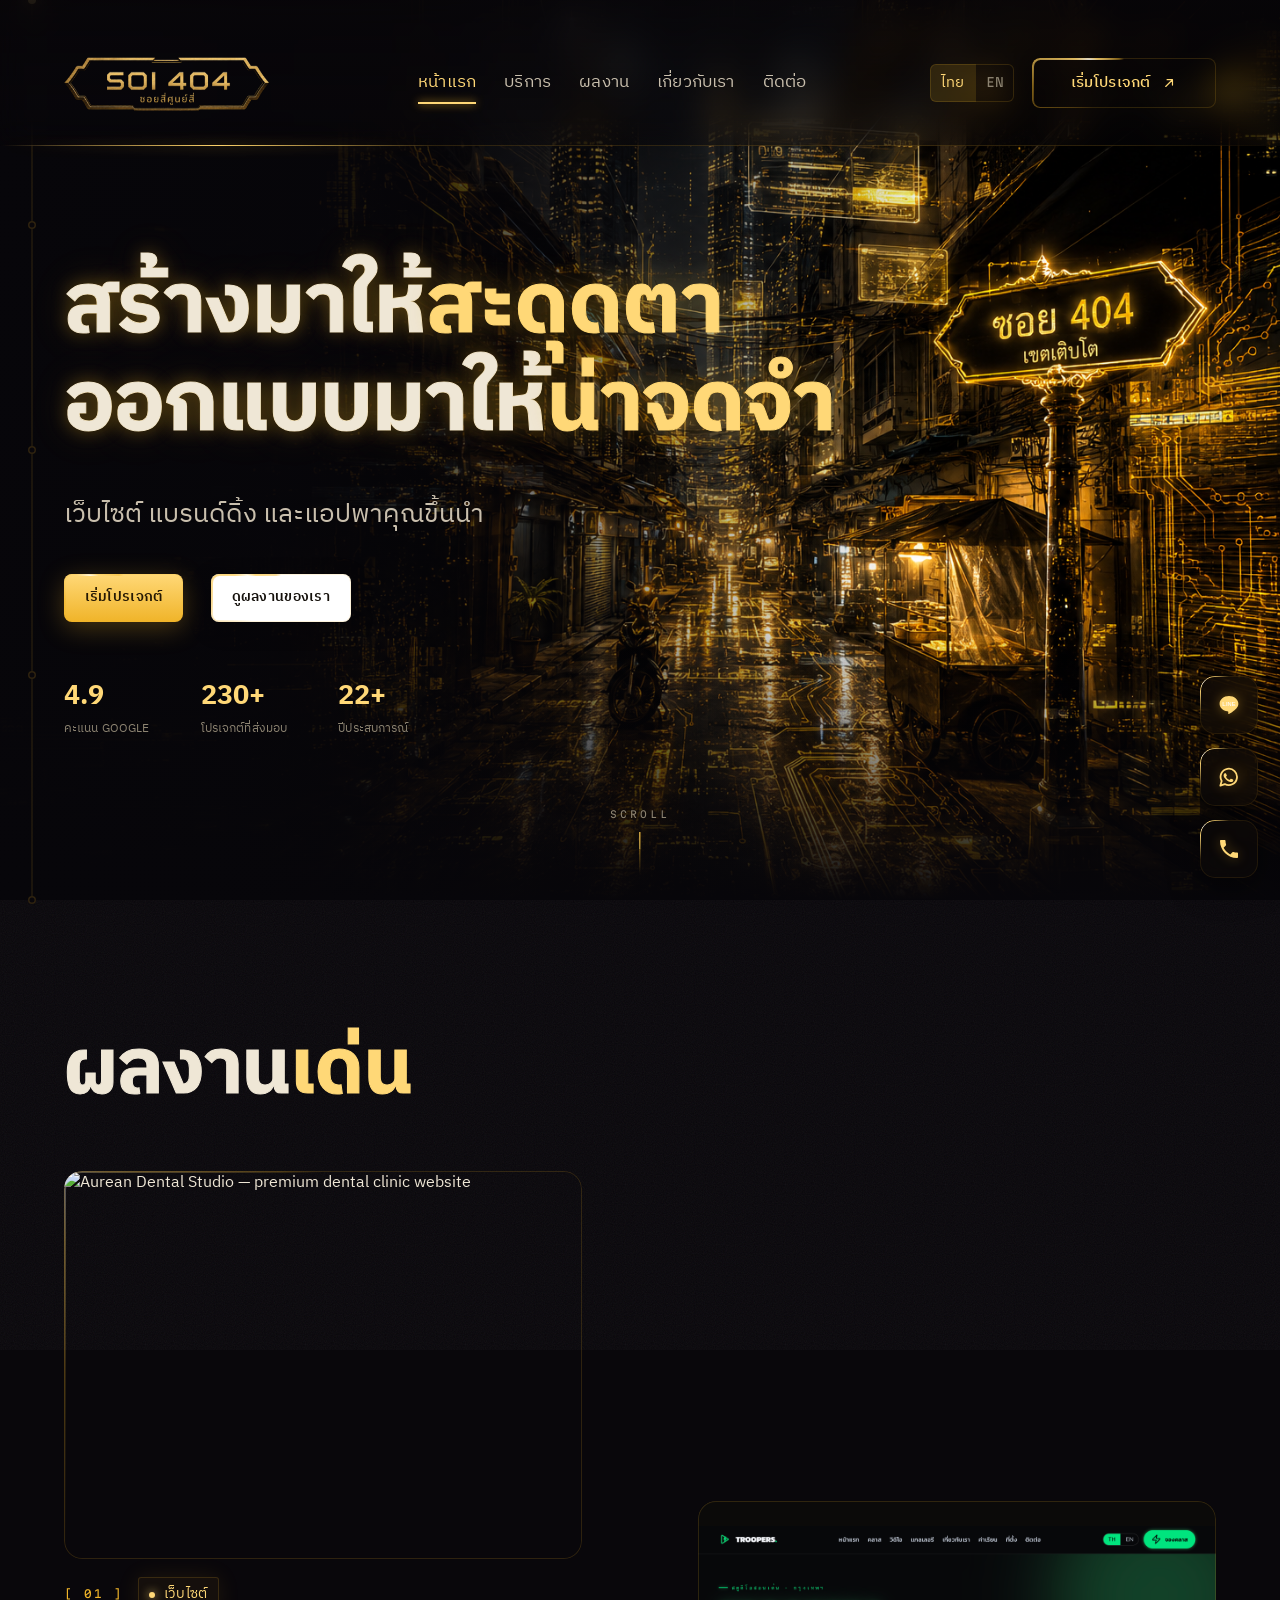
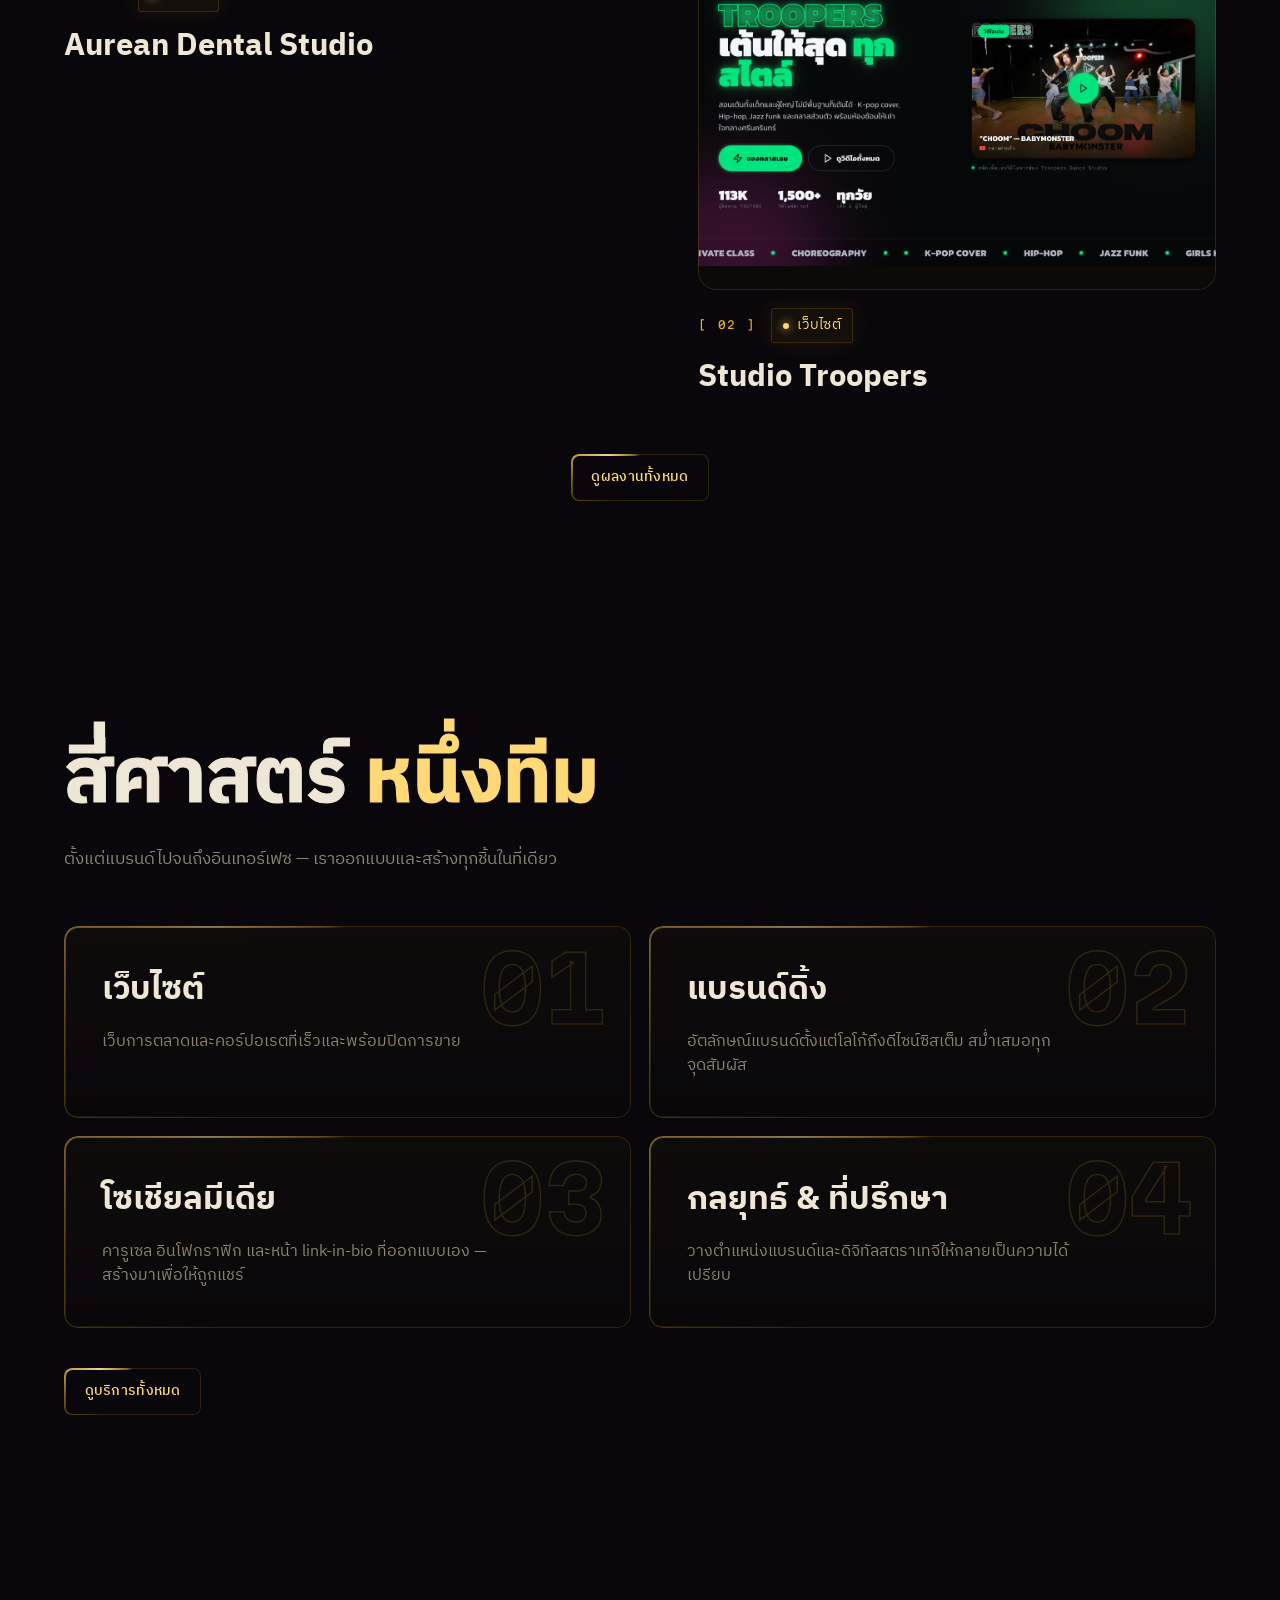
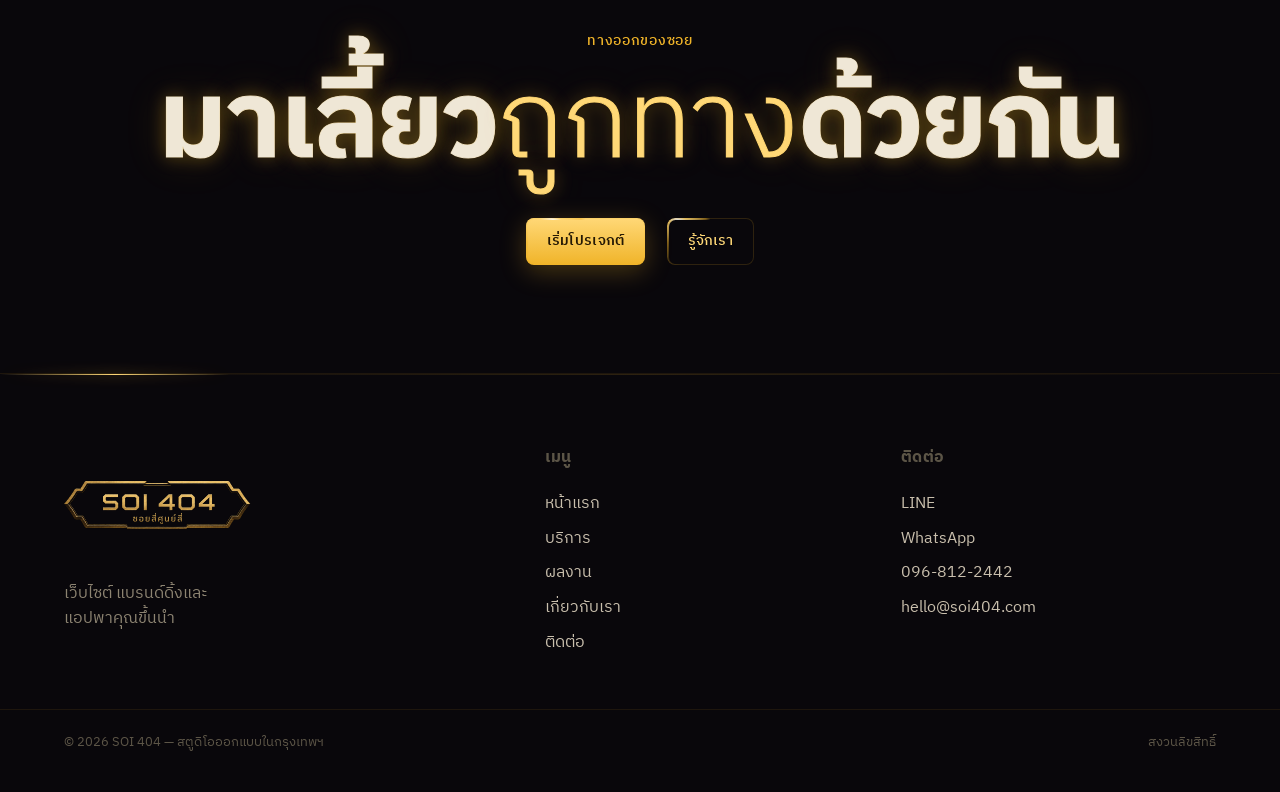
==== commit d5d1c015: "Add files via upload" ====
--- a/index.html
+++ b/index.html
@@ -7,9 +7,12 @@
 <meta name="description" content="SOI 404 — a Bangkok web design & branding studio. Wrong turn, right studio.">
 <link rel="preconnect" href="https://fonts.googleapis.com">
 <link rel="preconnect" href="https://fonts.gstatic.com" crossorigin>
-<link href="https://fonts.googleapis.com/css2?family=Archivo+Expanded:wght@500;600;700;800;900&family=Archivo:ital,wght@0,400;0,500;0,600;1,500&family=IBM+Plex+Sans+Thai:wght@300;400;500;600;700&family=Martian+Mono:wght@300;400;500;600&family=Anuphan:wght@300;400;500;600;700&display=swap" rel="stylesheet">
+<link href="https://fonts.googleapis.com/css2?family=Archivo+Expanded:wght@500;600;700;800;900&family=Archivo:ital,wght@0,400;0,500;0,600;1,500&family=IBM+Plex+Sans+Thai:wght@300;400;500;600;700&family=Martian+Mono:wght@300;400;500;600&family=Anuphan:wght@200;300;400;500;600;700&family=Playfair+Display:ital,wght@1,400&family=Chakra+Petch:wght@400;500;600&display=swap" rel="stylesheet">
 <link rel="stylesheet" href="base.css">
 <link rel="stylesheet" href="pages.css">
+<style id="font-experiment">
+  /* (accent-word font now lives in pages.css, applied site-wide) */
+</style>
 </head>
 <body data-page="home">
 
@@ -24,16 +27,16 @@
     <div class="hero__flick"></div>
 
     <div class="hero__inner wrap">
-      <h1 class="rise d1 glitch" data-text="" data-html data-th='เกิดในกรุงเทพฯ<br>สร้างเพื่อ<span class="em">พิชิตโลก</span>' data-en='Born in Bangkok.<br>Built to <span class="em">take on the world.</span>'>เกิดในกรุงเทพฯ<br>สร้างเพื่อ<span class="em">พิชิตโลก</span></h1>
-      <p class="hero__sub rise d2" data-th="เว็บไซต์และแบรนด์ดิ้งสำหรับแบรนด์ไทยที่คิดการใหญ่" data-en="Websites and branding for Thai brands that think big.">เว็บไซต์และแบรนด์ดิ้งสำหรับแบรนด์ไทยที่คิดการใหญ่</p>
+      <h1 class="rise d1 glitch" data-text="" data-html data-th='สร้างมาให้<span class="em f-seen pixword">สะดุดตา</span><br>ออกแบบมาให้<span class="em f-remembered pixword">น่าจดจำ</span>' data-en='Built to be <span class="em f-seen pixword">seen.</span><br>Designed to be <span class="em f-remembered pixword">remembered.</span>'>สร้างมาให้<span class="em f-seen pixword">สะดุดตา</span><br>ออกแบบมาให้<span class="em f-remembered pixword">น่าจดจำ</span></h1>
+      <p class="hero__sub rise d2" data-th="เว็บไซต์ แบรนด์ดิ้ง และแอปพาคุณขึ้นนำ" data-en="Websites, branding, and apps to take the lead.">เว็บไซต์ แบรนด์ดิ้ง และแอปพาคุณขึ้นนำ</p>
       <div class="hero__cta rise d3">
         <a class="btn btn--solid" href="contact.html" data-th="เริ่มโปรเจกต์" data-en="Start a project">เริ่มโปรเจกต์</a>
         <a class="btn btn--white live" href="work.html" style="--bw:1.5px;border-radius:8px" data-th="ดูผลงานของเรา" data-en="View our work">ดูผลงานของเรา</a>
       </div>
       <div class="hero__stats rise d4">
-        <div class="hero__stat"><b>5.0</b><span data-th="คะแนน Google" data-en="Google rating">คะแนน Google</span></div>
-        <div class="hero__stat"><b>120+</b><span data-th="โปรเจกต์ที่ส่งมอบ" data-en="Projects delivered">โปรเจกต์ที่ส่งมอบ</span></div>
-        <div class="hero__stat"><b>10+</b><span data-th="ปีประสบการณ์" data-en="Years experience">ปีประสบการณ์</span></div>
+        <div class="hero__stat"><b>4.9</b><span data-th="คะแนน Google" data-en="Google rating">คะแนน Google</span></div>
+        <div class="hero__stat"><b>230+</b><span data-th="โปรเจกต์ที่ส่งมอบ" data-en="Projects delivered">โปรเจกต์ที่ส่งมอบ</span></div>
+        <div class="hero__stat"><b>22+</b><span data-th="ปีประสบการณ์" data-en="Years experience">ปีประสบการณ์</span></div>
       </div>
     </div>
 
@@ -44,7 +47,7 @@
   <section class="section" data-screen-label="Home / Work preview" data-arc>
     <div class="wrap">
       <div class="head">
-        <h2 class="rise d1" style="margin-top:18px" data-th="ผลงานเด่น" data-en="Featured projects.">ผลงานเด่น</h2>
+        <h2 class="rise d1" style="margin-top:18px" data-html data-th='ผลงาน<span class="it f-disc pixword">เด่น</span>' data-en='Featured <span class="it f-disc pixword">projects.</span>'>ผลงาน<span class="it f-disc pixword">เด่น</span></h2>
       </div>
       <div class="work-list">
         <div class="proj rise">
@@ -52,16 +55,16 @@
             <img src="work-aurean.png" alt="Aurean Dental Studio — premium dental clinic website" loading="lazy">
             <span class="proj__explore" data-th="เปิดดู" data-en="Explore">เปิดดู</span>
           </div>
-          <div class="proj__meta"><span class="proj__idx">[ 01 ]</span><span class="soi-sign" data-th="เว็บไซต์ · ทันตกรรม" data-en="Web · Dental">เว็บไซต์ · ทันตกรรม</span></div>
-          <h3 data-html data-th='Aurean Dental Studio <span class="dim">— เว็บไซต์คลินิกทันตกรรมพรีเมียม</span>' data-en='Aurean Dental Studio <span class="dim">— Premium dental clinic website</span>'>Aurean Dental Studio <span class="dim">— เว็บไซต์คลินิกทันตกรรมพรีเมียม</span></h3>
+          <div class="proj__meta"><span class="proj__idx">[ 01 ]</span><span class="soi-sign" data-th="เว็บไซต์" data-en="Website">เว็บไซต์</span></div>
+          <h3 data-th='Aurean Dental Studio' data-en='Aurean Dental Studio'>Aurean Dental Studio</h3>
         </div>
         <div class="proj rise">
           <div class="proj__frame live" style="--bw:1.5px">
             <img src="work-troopers.png" alt="Studio Troopers — dance studio website" loading="lazy" style="object-fit:contain;background:#0b0a09">
             <span class="proj__explore" data-th="เปิดดู" data-en="Explore">เปิดดู</span>
           </div>
-          <div class="proj__meta"><span class="proj__idx">[ 02 ]</span><span class="soi-sign" data-th="เว็บไซต์ · โมชั่น" data-en="Web · Motion">เว็บไซต์ · โมชั่น</span></div>
-          <h3 data-html data-th='Studio Troopers <span class="dim">— เว็บไซต์สตูดิโอสอนเต้น</span>' data-en='Studio Troopers <span class="dim">— A dance studio website</span>'>Studio Troopers <span class="dim">— เว็บไซต์สตูดิโอสอนเต้น</span></h3>
+          <div class="proj__meta"><span class="proj__idx">[ 02 ]</span><span class="soi-sign" data-th="เว็บไซต์" data-en="Website">เว็บไซต์</span></div>
+          <h3 data-th='Studio Troopers' data-en='Studio Troopers'>Studio Troopers</h3>
         </div>
       </div>
       <div class="rise" style="margin-top:60px;display:flex;justify-content:center"><a class="btn btn--ghost live" href="work.html" style="--bw:1.5px;border-radius:8px" data-th="ดูผลงานทั้งหมด" data-en="See all work">ดูผลงานทั้งหมด</a></div>
@@ -72,8 +75,8 @@
   <section class="section services" data-screen-label="Home / Services preview" data-arc>
     <div class="wrap">
       <div class="head">
-        <h2 class="rise d1" style="margin-top:18px" data-html data-th='สี่ศาสตร์ <span class="it">หนึ่งทีม</span>' data-en='Four <span class="it">disciplines.</span> One team.'>สี่ศาสตร์ <span class="it">หนึ่งทีม</span></h2>
-        <p class="rise d2" data-th="ตั้งแต่แบรนด์ไปจนถึงอินเทอร์เฟซ — เราออกแบบและสร้างทุกชิ้นในที่เดียว" data-en="From brand to interface — we design and build it all, under one roof.">ตั้งแต่แบรนด์ไปจนถึงอินเทอร์เฟซ — เราออกแบบและสร้างทุกชิ้นในที่เดียว</p>
+        <h2 class="rise d1" style="margin-top:18px" data-html data-th='สี่ศาสตร์ <span class="it f-disc pixword">หนึ่งทีม</span>' data-en='Four <span class="it f-disc pixword">crafts.</span> One team.'>สี่ศาสตร์ <span class="it f-disc pixword">หนึ่งทีม</span></h2>
+        <p class="rise d2" style="max-width:none" data-th="ตั้งแต่แบรนด์ไปจนถึงอินเทอร์เฟซ — เราออกแบบและสร้างทุกชิ้นในที่เดียว" data-en="From brand to interface — we design and build it all, under one roof.">ตั้งแต่แบรนด์ไปจนถึงอินเทอร์เฟซ — เราออกแบบและสร้างทุกชิ้นในที่เดียว</p>
       </div>
       <div class="preview-grid">
         <a class="disc live rise" href="services.html" style="--bw:1.5px;border-radius:14px">
@@ -86,10 +89,10 @@
           <h3 data-th="แบรนด์ดิ้ง" data-en="Branding">แบรนด์ดิ้ง</h3>
           <p data-th="อัตลักษณ์แบรนด์ตั้งแต่โลโก้ถึงดีไซน์ซิสเต็ม สม่ำเสมอทุกจุดสัมผัส" data-en="Brand identities from logo to design system — consistent everywhere.">อัตลักษณ์แบรนด์ตั้งแต่โลโก้ถึงดีไซน์ซิสเต็ม สม่ำเสมอทุกจุดสัมผัส</p>
         </a>
-        <a class="disc live rise d2" href="services.html" style="--bw:1.5px;border-radius:14px">
+        <a class="disc live rise d2" href="social-media.html" style="--bw:1.5px;border-radius:14px">
           <div class="disc__bg"></div><span class="disc__num">03</span>
-          <h3 data-th="โมชั่น & อินเทอร์แอกชัน" data-en="Motion & Interaction">โมชั่น & อินเทอร์แอกชัน</h3>
-          <p data-th="แอนิเมชันและสกรอลล์เอ็กซ์พีเรียนซ์ที่ทำให้แบรนด์มีชีวิต" data-en="Animation and scroll experiences that make a brand feel alive.">แอนิเมชันและสกรอลล์เอ็กซ์พีเรียนซ์ที่ทำให้แบรนด์มีชีวิต</p>
+          <h3 data-th="โซเชียลมีเดีย" data-en="Social Media">โซเชียลมีเดีย</h3>
+          <p data-th="คารูเซล อินโฟกราฟิก และหน้า link-in-bio ที่ออกแบบเอง — สร้างมาเพื่อให้ถูกแชร์" data-en="Carousels, infographics, and custom link-in-bio pages, designed to get shared.">คารูเซล อินโฟกราฟิก และหน้า link-in-bio ที่ออกแบบเอง — สร้างมาเพื่อให้ถูกแชร์</p>
         </a>
         <a class="disc live rise d3" href="services.html" style="--bw:1.5px;border-radius:14px">
           <div class="disc__bg"></div><span class="disc__num">04</span>
@@ -105,7 +108,7 @@
   <section class="section" data-screen-label="Home / CTA" data-arc>
     <div class="wrap" style="text-align:center">
       <p class="eyebrow rise" data-th="ทางออกของซอย" data-en="End of the alley">ทางออกของซอย</p>
-      <h2 class="display t-xxl rise d1 neon" style="margin:22px auto 0;max-width:16ch" data-html data-th='มาเลี้ยว<span class="gold-ink">ผิดทาง</span>ด้วยกัน' data-en='Take the <span class="gold-ink">wrong turn</span> with us.'>มาเลี้ยว<span class="gold-ink">ผิดทาง</span>ด้วยกัน</h2>
+      <h2 class="display t-xxl rise d1 neon" style="margin:22px auto 0;max-width:16ch" data-html data-th='มาเลี้ยว<span class="gold-ink f-turn">ถูกทาง</span>ด้วยกัน' data-en='Take the <span class="gold-ink f-turn">right turn</span> with us.'>มาเลี้ยว<span class="gold-ink f-turn">ถูกทาง</span>ด้วยกัน</h2>
       <div class="rise d2" style="margin-top:40px;display:flex;gap:22px;justify-content:center;flex-wrap:wrap">
         <a class="btn btn--solid" href="contact.html" data-th="เริ่มโปรเจกต์" data-en="Start a project">เริ่มโปรเจกต์</a>
         <a class="btn btn--ghost live" href="about.html" style="--bw:1.5px;border-radius:8px" data-th="รู้จักเรา" data-en="About us">รู้จักเรา</a>
@@ -116,5 +119,6 @@
 
 <script src="electric.js"></script>
 <script src="site.js"></script>
+<script src="pixwords.js"></script>
 </body>
 </html>
--- a/base.css
+++ b/base.css
@@ -39,7 +39,7 @@
   /* type */
   --display: "Archivo Expanded","Archivo",sans-serif;
   --thai:    "IBM Plex Sans Thai","IBM Plex Sans",sans-serif;
-  --thai-ui: "Anuphan","IBM Plex Sans Thai",sans-serif;   /* modern Thai for labels/UI */
+  --thai-ui: "IBM Plex Sans Thai","IBM Plex Sans",sans-serif;   /* unified: all Thai uses IBM Plex Sans Thai */
   --mono:    "Martian Mono",ui-monospace,monospace;
   --body:    "Archivo","IBM Plex Sans Thai",sans-serif;
 
@@ -89,8 +89,18 @@
 }
 .atmos__vign{position:absolute;inset:0;
   background:radial-gradient(120% 90% at 50% 0%,transparent 40%,rgba(0,0,0,.55) 100%);}
-/* shared full-screen electric canvas — above content so sparks/current read on top */
-#fx-canvas{position:fixed;inset:0;z-index:33;pointer-events:none}
+/* shared full-screen electric canvas — AMBIENT layer (circuit traces, traveling
+   current dots, sky lightning). Sits BELOW the whole content layer (main is
+   z-index:2) so the motion only ever reads BETWEEN the page background and the
+   content — never over photos, cards or text — on both the dark and white
+   templates. Visibility on white comes from the brighter light palette in
+   electric.js, NOT from raising this above content. Spark bursts live on the
+   separate #fx-canvas-top layer above the chrome. */
+#fx-canvas{position:fixed;inset:0;z-index:1;pointer-events:none}
+/* spark-burst layer ONLY — above all chrome (nav z40, drawer z39, fab z38) so
+   button discharges read on top of every button, including the menu
+   "Start a project" button and the bottom-right contact stack */
+#fx-canvas-top{position:fixed;inset:0;z-index:45;pointer-events:none}
 
 /* ----- LAYOUT PRIMITIVES ------------------------------------ */
 .wrap{width:100%;max-width:var(--maxw);margin-inline:auto;padding-inline:var(--gutter)}
@@ -229,7 +239,8 @@
   backdrop-filter:blur(16px) saturate(1.2);-webkit-backdrop-filter:blur(16px) saturate(1.2);
   transition:padding .4s var(--ease),background .4s}
 .nav__inner{display:flex;align-items:center;justify-content:space-between;gap:24px;
-  width:100%;max-width:var(--maxw);margin-inline:auto;padding-inline:var(--gutter)}
+  width:100%;max-width:var(--maxw);margin-inline:auto;padding-inline:var(--gutter);
+  transform:translateY(10px)}
 .nav.shrink{padding-block:6px;background:linear-gradient(180deg,rgba(8,6,9,.92),rgba(8,6,9,.7))}
 .nav::after{content:"";position:absolute;left:0;right:0;bottom:0;height:1px;
   background:linear-gradient(90deg,transparent,var(--line) 12%,var(--line) 88%,transparent);
@@ -238,12 +249,12 @@
   background:linear-gradient(90deg,transparent,var(--gold-bright),transparent);
   filter:drop-shadow(0 0 6px var(--gold));animation:railRun 7s linear infinite}
 @keyframes railRun{0%{transform:translateX(-40%)}100%{transform:translateX(360%)}}
-.nav__logo{display:flex;align-items:center;height:130px}
+.nav__logo{display:flex;align-items:center;height:130px;transform:translate(-13px,1px)}
 .nav__logo img{height:100%;width:auto}
 .nav__links{display:flex;align-items:center;gap:clamp(16px,2.2vw,38px)}
-.nav__links a{font-family:var(--mono);font-size:.92rem;letter-spacing:.1em;text-transform:uppercase;white-space:nowrap;
+.nav__links a{font-family:var(--mono);font-size:calc(.92rem - 2px);letter-spacing:.1em;text-transform:uppercase;white-space:nowrap;
   color:var(--ink-soft);position:relative;padding:6px 0;transition:color .3s}
-html[lang="th"] .nav__links a{font-family:var(--thai-ui);letter-spacing:.01em;font-size:1.16rem}
+html[lang="th"] .nav__links a{font-family:var(--thai-ui);letter-spacing:.01em;font-size:calc(1.16rem - 2px)}
 .nav__links a::after{content:"";position:absolute;left:0;bottom:-2px;height:1.5px;width:0;
   background:var(--gold-bright);box-shadow:0 0 8px var(--gold);transition:width .35s var(--ease)}
 .nav__links a:hover,.nav__links a[aria-current]{color:var(--gold-bright)}
@@ -322,8 +333,8 @@
   background:linear-gradient(90deg,transparent,var(--gold-bright),transparent);
   filter:drop-shadow(0 0 6px var(--gold));animation:railRun 11s linear infinite}
 .foot__grid{display:grid;grid-template-columns:1.4fr 1fr 1fr;gap:40px}
-.foot__brand img{height:118px;margin-bottom:18px}
-.foot__tag{color:var(--muted);max-width:32ch}
+.foot__brand img{height:118px;margin-bottom:18px;transform:translateX(-12px)}
+.foot__tag{color:var(--muted);max-width:32ch;white-space:pre-line}
 .foot h4{font-family:var(--mono);font-size:.72rem;letter-spacing:.2em;text-transform:uppercase;
   color:var(--faint);margin-bottom:16px}
 html[lang="th"] .foot h4{font-family:var(--thai-ui);font-size:1rem;letter-spacing:.03em;text-transform:none}
--- a/pages.css
+++ b/pages.css
@@ -23,9 +23,9 @@
 .hero__eyebrow{margin-bottom:26px}
 .hero h1{font-family:var(--display);font-weight:800;line-height:.95;letter-spacing:-.015em;
   font-size:clamp(2.7rem,6.6vw,6.1rem);max-width:16ch;font-stretch:expanded}
-html[lang="th"] .hero h1{line-height:1.16;letter-spacing:-.01em;font-size:clamp(3.4rem,8.2vw,7.4rem)}
-.hero h1 .em{color:var(--gold-bright);text-shadow:0 0 30px rgba(240,180,41,.4)}
-.hero__sub{margin-top:26px;max-width:42ch;color:var(--ink-soft);font-size:clamp(1rem,1.4vw,1.18rem)}
+html[lang="th"] .hero h1{line-height:1.16;letter-spacing:-.01em;font-size:clamp(2.75rem,6.64vw,5.99rem);font-weight:700;text-shadow:0 0 18px rgba(240,180,41,.35),0 0 42px rgba(240,180,41,.18)}
+.hero h1 .em{color:var(--gold-bright);font-style:italic;text-shadow:0 0 30px rgba(240,180,41,.4);line-height:.82}
+.hero__sub{margin-top:40px;max-width:42ch;color:var(--ink-soft);font-size:clamp(1rem,1.4vw,1.18rem)}
 html[lang="th"] .hero__sub{font-size:clamp(1.35rem,2vw,1.9rem);max-width:36ch}
 .hero__concept{font-family:var(--mono);font-size:.7rem;letter-spacing:.18em;text-transform:uppercase;
   color:var(--muted);margin-bottom:8px}
@@ -50,7 +50,75 @@
 .head h2{font-family:var(--display);font-weight:800;line-height:.98;letter-spacing:-.01em;
   font-size:clamp(2.4rem,6vw,5rem);font-stretch:expanded}
 .head h2 .it{font-style:italic;font-weight:500;color:var(--gold-bright);font-stretch:normal}
+/* gold accent words across the site — light, slightly-condensed Playfair italic, underlined */
+.hero h1 .em, .head h2 .it, .head h2 .em, .gold-ink,
+.f-seen, .f-remembered, .f-disc, .f-turn{
+  font-family:"Playfair Display",serif;
+  font-style:italic;
+  font-weight:400;
+  font-stretch:normal;
+  letter-spacing:-.03em;
+  text-decoration:none;
+  padding-bottom:.22em;
+  background-image:url("data:image/svg+xml,%3Csvg xmlns='http://www.w3.org/2000/svg' width='96' height='16' viewBox='0 0 96 16'%3E%3Cdefs%3E%3Cfilter id='g' x='-10%25' y='-60%25' width='120%25' height='220%25'%3E%3CfeGaussianBlur stdDeviation='1.6'/%3E%3C/filter%3E%3C/defs%3E%3Cpath d='M0 8 Q24 4.5 48 8 T96 8' fill='none' stroke='%23ffd877' stroke-width='1.8' stroke-linecap='round' filter='url(%23g)'/%3E%3Cpath d='M0 8 Q24 4.5 48 8 T96 8' fill='none' stroke='%23ffe9a8' stroke-width='1' stroke-linecap='round'/%3E%3C/svg%3E");
+  background-repeat:repeat-x;
+  background-position:left bottom;
+  background-size:3em .56em;
+  -webkit-box-decoration-break:clone;box-decoration-break:clone;
+}
+/* CTA "right turn" — keep it clean, no wavy underline */
+.gold-ink, .f-turn{background-image:none;padding-bottom:0}
+/* Thai mode: swap the Latin serif for a Thai display face (Playfair has no Thai).
+   EXPERIMENT — each accent word shows a different candidate; pick one. */
+html[lang="th"] .hero h1 .em,
+html[lang="th"] .head h2 .it,
+html[lang="th"] .head h2 .em,
+html[lang="th"] .gold-ink,
+html[lang="th"] .f-seen, html[lang="th"] .f-remembered,
+html[lang="th"] .f-disc, html[lang="th"] .f-turn{
+  font-family:"IBM Plex Sans Thai",sans-serif;
+  font-style:normal;
+  font-weight:300;
+  letter-spacing:0;
+  text-decoration:none;
+}
+/* Thai: no wavy underline */
+html[lang="th"] .hero h1 .em, html[lang="th"] .head h2 .it,
+html[lang="th"] .head h2 .em, html[lang="th"] .gold-ink,
+html[lang="th"] .f-seen, html[lang="th"] .f-remembered,
+html[lang="th"] .f-disc, html[lang="th"] .f-turn{background-image:none;padding-bottom:0}
 html[lang="th"] .head h2{line-height:1.18}
+/* Thai-only: four specific page headings run 50% larger (English unchanged) */
+html[lang="th"] .head h2.th-xl{font-size:clamp(3.6rem,9vw,7.5rem)}
+/* Thai hero: reverse the weights — white runs light (400, see above), gold accent
+   words run bold to match the .display CTA words "มาเลี้ยว / ด้วยกัน" (both clamp
+   to 700, the heaviest IBM Plex Sans Thai weight). Placed after the grouped accent
+   rule above so it wins the cascade. */
+html[lang="th"] .hero h1 .em{font-weight:700}
+/* Thai section-heading accent words ("หนึ่งทีม", etc.) match the heading weight
+   (700) and font instead of the thin 300 — e.g. "สี่ศาสตร์ หนึ่งทีม" reads as one
+   consistent weight on both the homepage and services page. */
+html[lang="th"] .head h2 .it, html[lang="th"] .head h2 .em{font-weight:700}
+/* ── Homepage Thai headings: BOLDER-THAN-700 workaround ───────────────────
+   IBM Plex Sans Thai ships nothing heavier than 700, so raising font-weight
+   alone can't make headings thicker. We hold weight 700 and add a matching
+   text-stroke (self-coloured via currentColor) to physically fatten every
+   glyph; paint-order keeps the fill + neon glow clean on top. Scoped to the
+   homepage only. */
+html[lang="th"] body[data-page="home"] .hero h1,
+html[lang="th"] body[data-page="home"] .head h2,
+html[lang="th"] body[data-page="home"] h2.display{
+  font-weight:700;
+  -webkit-text-stroke:1.1px currentColor;
+  paint-order:stroke fill;
+}
+html[lang="th"] body[data-page="home"] .hero h1 .em,
+html[lang="th"] body[data-page="home"] .head h2 .it,
+html[lang="th"] body[data-page="home"] .head h2 .em,
+html[lang="th"] body[data-page="home"] h2.display .gold-ink,
+html[lang="th"] body[data-page="home"] h2.display .f-turn{
+  -webkit-text-stroke:1.1px currentColor;
+}
 .head p{margin-top:20px;max-width:50ch;color:var(--muted);font-size:1.05rem}
 
 /* mini home strips reusing other sections (services / work preview) */
@@ -58,7 +126,9 @@
 @media (max-width:760px){.preview-grid{grid-template-columns:1fr}}
 
 /* ===== SERVICES ============================================= */
-.services{background:var(--bg-soft)}
+/* page tint lives on the body (behind #fx-canvas) so the electric current shows
+   through — main MUST stay transparent or it covers the z-index:1 canvas */
+.services{background:transparent}
 .disc-grid{display:grid;grid-template-columns:1fr 1fr;gap:18px}
 @media (max-width:820px){.disc-grid{grid-template-columns:1fr}}
 
@@ -83,7 +153,7 @@
 .svc-card{position:relative;border-radius:24px;padding:clamp(28px,3.4vw,46px);overflow:hidden;--cop:.55;--bw:1.5px;
   background:linear-gradient(180deg,#ffffff,rgba(255,255,255,.5));box-shadow:0 26px 64px rgba(40,30,10,.09)}
 .svc-card:hover{--cop:1}
-.svc-card__num{position:absolute;top:14px;left:clamp(26px,3.4vw,42px);font-family:var(--mono);font-weight:700;line-height:1;
+.svc-card__num{position:absolute;top:26px;left:clamp(26px,3.4vw,42px);font-family:var(--mono);font-weight:700;line-height:1;
   font-size:clamp(2.8rem,5vw,4.4rem);color:transparent;-webkit-text-stroke:1.5px rgba(154,110,16,.22)}
 .svc-card__dots{position:absolute;top:24px;right:26px;width:84px;height:54px;opacity:.6;
   background-image:radial-gradient(rgba(154,110,16,.45) 1.5px,transparent 1.6px);background-size:12px 12px}
@@ -107,6 +177,8 @@
   background:rgba(255,255,255,.05);padding:.35em .9em;border-radius:20px}
 .browser__screen{aspect-ratio:16/10;position:relative;overflow:hidden;
   background:radial-gradient(120% 90% at 80% 10%,rgba(240,180,41,.14),transparent 55%),linear-gradient(160deg,#16130e,#0a0807)}
+.browser__screen--img{display:block}
+.browser__screen--img img{position:absolute;inset:0;width:100%;height:100%;object-fit:cover;object-position:top center}
 .mk{position:absolute}
 .mk-nav{top:18px;left:22px;right:22px;display:flex;justify-content:space-between;align-items:center}
 .mk-logo{font-family:var(--mono);font-size:.6rem;letter-spacing:.2em;color:var(--gold-bright)}
@@ -125,13 +197,25 @@
 /* features strip */
 .feat-strip{display:grid;grid-template-columns:repeat(4,1fr);gap:24px;margin-top:clamp(56px,9vh,110px);
   padding-top:clamp(36px,5vh,56px);border-top:1px solid var(--line-soft)}
-.feat{display:flex;gap:14px;align-items:flex-start}
-.feat__ic{flex-shrink:0;width:44px;height:44px;border-radius:12px;display:grid;place-items:center;color:var(--gold);
+.feat{display:grid;grid-template-columns:auto 1fr;column-gap:16px;row-gap:clamp(20px,3vh,30px);
+  align-items:center;padding:clamp(22px,2.2vw,30px);border-radius:20px;
+  box-shadow:inset 0 0 0 1px var(--line-soft)}
+.feat__ic{align-self:start;width:56px;height:56px;border-radius:15px;display:grid;place-items:center;
   box-shadow:inset 0 0 0 1.5px var(--line)}
-.feat__ic svg{width:22px;height:22px}
-.feat b{display:block;font-family:var(--display);font-weight:700;font-size:1.05rem;margin-bottom:3px}
+.feat .feat__ic{color:var(--gold)}            /* keep the icon gold (beats .feat span) */
+.feat__ic svg{width:26px;height:26px}
+.feat b{display:block;font-family:var(--display);font-weight:700;font-size:1.1rem;line-height:1.2;
+  margin-bottom:4px;color:var(--ink)}
 html[lang="th"] .feat b{font-family:var(--thai)}
-.feat span{color:var(--muted);font-size:.92rem}
+.feat span{color:var(--muted);font-size:.95rem;line-height:1.35}
+/* gold dash accent, bottom-left of each card — fades out to the right */
+.feat::after{content:"";grid-column:1 / -1;align-self:end;width:159px;max-width:100%;height:2.5px;border-radius:2px;
+  background:linear-gradient(90deg,var(--gold-bright),transparent)}
+/* light services page: each feature sits in a soft white card with an outlined icon tile */
+body[data-theme="light"] .feat{background:linear-gradient(180deg,#fffdf9,#faf6ee);
+  box-shadow:0 8px 24px rgba(40,30,10,.06),inset 0 0 0 1px var(--line-soft)}
+body[data-theme="light"] .feat__ic{background:rgba(255,255,255,.6);
+  box-shadow:inset 0 0 0 1.5px var(--line-soft)}
 @media (max-width:780px){.feat-strip{grid-template-columns:1fr 1fr;gap:28px 20px}}
 @media (max-width:460px){.feat-strip{grid-template-columns:1fr}}
 
@@ -193,8 +277,9 @@
   .proj{width:45%;max-width:none}
   .proj:nth-child(odd){margin-right:auto;margin-left:0}
   .proj:nth-child(even){margin-left:auto;margin-right:0}
-  /* pull each project up so it begins ~70% down the previous image */
-  .proj:not(:first-child){margin-top:-21%}
+  /* pull each project up so it begins partway down the previous image,
+     but keep a comfortable vertical gap between them */
+  .proj:not(:first-child){margin-top:-14%}
 }
 .proj__frame{position:relative;border-radius:18px;overflow:hidden;aspect-ratio:4/3;
   --cop:.3;transition:transform .6s var(--ease)}
@@ -305,3 +390,45 @@
 html[lang="th"] .deadend h2{font-family:var(--thai)}
 .deadend p{color:var(--muted);max-width:46ch;margin:0 auto 36px}
 .deadend .soi-sign{margin-bottom:34px}
+
+/* ===== PIXEL-SHED accent words (shared) ====================
+   Any inline element tagged .pixword sheds small gold blocks that
+   float right — the motif from the 404 number. Fields are built by
+   pixwords.js (which also re-injects when the i18n rebuilds a heading). */
+.pixspray{position:absolute;top:-14%;bottom:-14%;left:46%;right:-22%;
+  pointer-events:none;overflow:visible;z-index:1}
+.pixspray i{position:absolute;display:block;background:var(--gold-bright);
+  box-shadow:0 0 6px rgba(240,180,41,.7);border-radius:1px;opacity:0;
+  animation:pixDrift var(--dur,3s) var(--ease) var(--del,0s) infinite}
+@keyframes pixDrift{
+  0%{opacity:0;transform:translate(-8px,0) scale(1)}
+  12%{opacity:1}
+  70%{opacity:.65}
+  100%{opacity:0;transform:translate(var(--dx,32px),var(--dy,0)) scale(.42)}
+}
+@media (prefers-reduced-motion:reduce){.pixspray i{animation:none;opacity:.5}}
+
+/* ===== NAV LOGO GLITCH (site-wide) =========================
+   Clean ~14s, then a hard 1s gold-amber glitch burst driven by site.js,
+   which re-randomizes these custom props rapidly for an erratic stutter:
+   chromatic red/cyan fringing (drop-shadow on the img) + jitter + brightness
+   flicker, plus two clipped image copies that jump as datamosh slice bands.
+   The copies always source the GOLD logo so they can be hue-tinted on either
+   theme; blend is screen on dark pages, multiply on the white ones. Pure
+   transform/opacity/filter/clip-path → the navbar never reflows. */
+.nav__logo{position:relative}
+.nav__logo img{position:relative;z-index:1;
+  transform:translate(var(--gx,0),var(--gy,0));filter:var(--gf,none);will-change:transform,filter}
+.nav__logo::before,.nav__logo::after{
+  content:"";position:absolute;inset:0;z-index:2;pointer-events:none;
+  background:url('logo-sign.png') center/contain no-repeat;
+  mix-blend-mode:var(--logo-blend,screen);will-change:opacity,clip-path,transform}
+.nav__logo::before{filter:sepia(1) saturate(7) hue-rotate(-35deg) brightness(1.25);
+  opacity:var(--sa-op,0);clip-path:var(--sa-clip,inset(50% 0 50% 0));transform:translateX(var(--sa-x,0))}
+.nav__logo::after{filter:sepia(1) saturate(6) hue-rotate(155deg) brightness(1.2);
+  opacity:var(--sb-op,0);clip-path:var(--sb-clip,inset(50% 0 50% 0));transform:translateX(var(--sb-x,0))}
+body[data-theme="light"]{--logo-blend:multiply}
+@media (prefers-reduced-motion:reduce){
+  .nav__logo img{filter:none!important;transform:none!important}
+  .nav__logo::before,.nav__logo::after{opacity:0!important}
+}
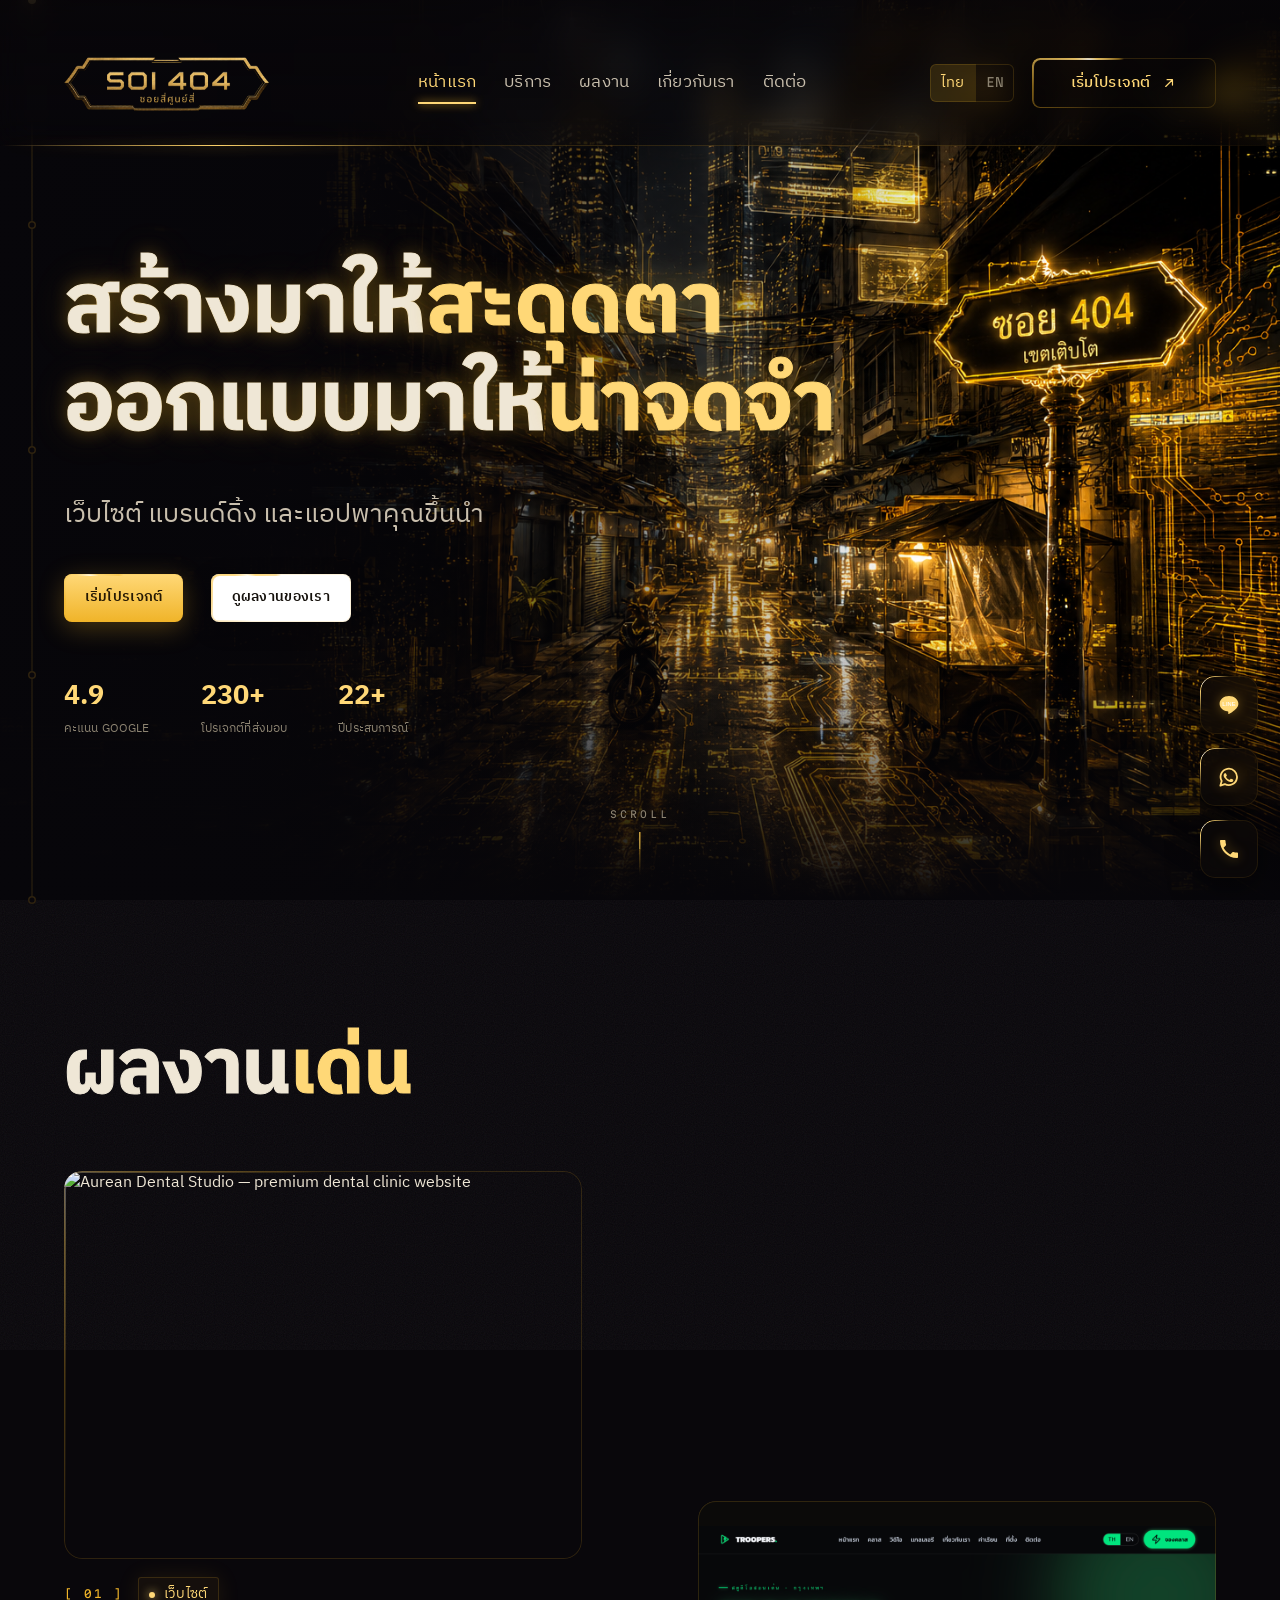
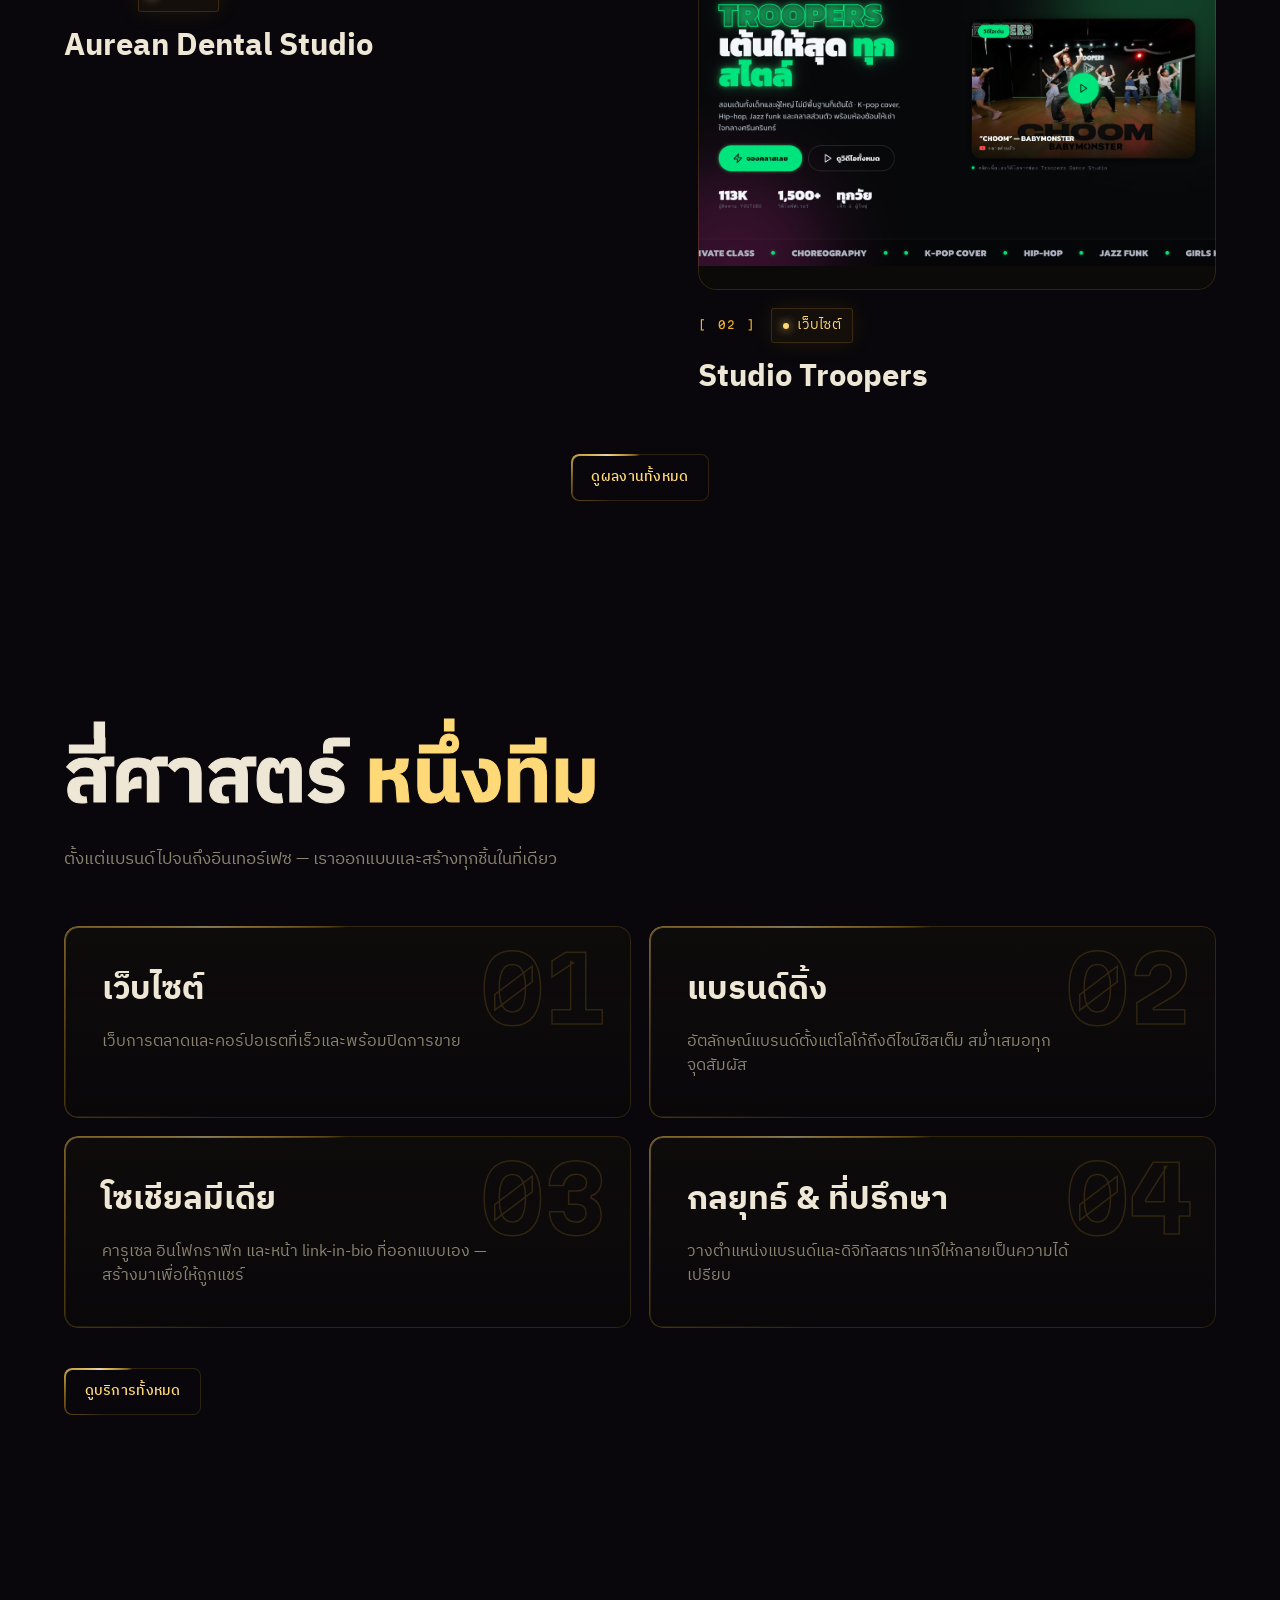
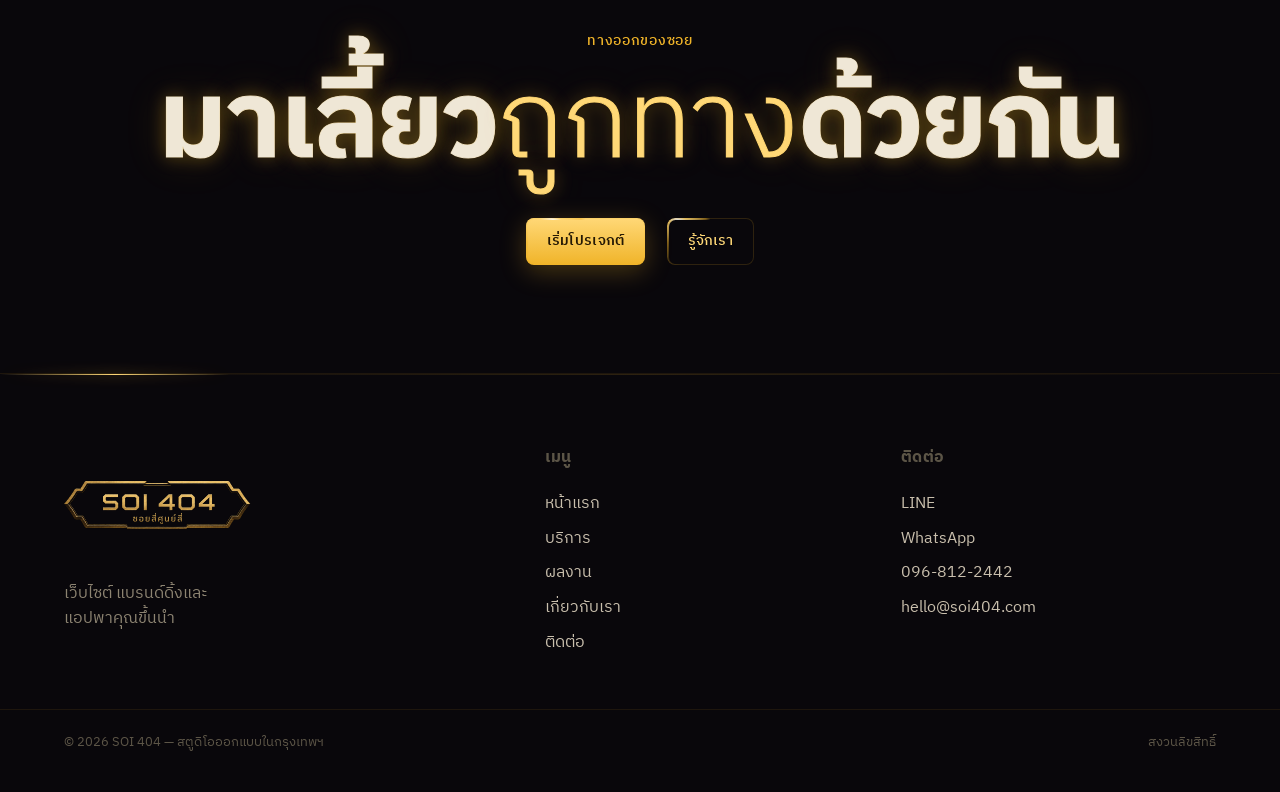
==== commit 182c8951: "Add files via upload" ====
--- a/index.html
+++ b/index.html
@@ -79,12 +79,12 @@
         <p class="rise d2" style="max-width:none" data-th="ตั้งแต่แบรนด์ไปจนถึงอินเทอร์เฟซ — เราออกแบบและสร้างทุกชิ้นในที่เดียว" data-en="From brand to interface — we design and build it all, under one roof.">ตั้งแต่แบรนด์ไปจนถึงอินเทอร์เฟซ — เราออกแบบและสร้างทุกชิ้นในที่เดียว</p>
       </div>
       <div class="preview-grid">
-        <a class="disc live rise" href="services.html" style="--bw:1.5px;border-radius:14px">
+        <a class="disc live rise" href="websites.html" style="--bw:1.5px;border-radius:14px">
           <div class="disc__bg"></div><span class="disc__num">01</span>
           <h3 data-th="เว็บไซต์" data-en="Websites">เว็บไซต์</h3>
           <p data-th="เว็บการตลาดและคอร์ปอเรตที่เร็วและพร้อมปิดการขาย" data-en="High-performance marketing & corporate sites, built to convert.">เว็บการตลาดและคอร์ปอเรตที่เร็วและพร้อมปิดการขาย</p>
         </a>
-        <a class="disc live rise d1" href="services.html" style="--bw:1.5px;border-radius:14px">
+        <a class="disc live rise d1" href="branding.html" style="--bw:1.5px;border-radius:14px">
           <div class="disc__bg"></div><span class="disc__num">02</span>
           <h3 data-th="แบรนด์ดิ้ง" data-en="Branding">แบรนด์ดิ้ง</h3>
           <p data-th="อัตลักษณ์แบรนด์ตั้งแต่โลโก้ถึงดีไซน์ซิสเต็ม สม่ำเสมอทุกจุดสัมผัส" data-en="Brand identities from logo to design system — consistent everywhere.">อัตลักษณ์แบรนด์ตั้งแต่โลโก้ถึงดีไซน์ซิสเต็ม สม่ำเสมอทุกจุดสัมผัส</p>
--- a/pages.css
+++ b/pages.css
@@ -367,13 +367,24 @@
 .cbtn{display:flex;align-items:center;gap:16px;padding:18px 20px;border-radius:12px;
   background:var(--bg-glass);--cop:.4;--cspeed:7s;transition:transform .4s var(--ease)}
 .cbtn:hover{transform:translateX(6px);--cop:1;--cspeed:3s}
-.cbtn__ic{width:46px;height:46px;border-radius:11px;display:grid;place-items:center;flex-shrink:0;
-  box-shadow:inset 0 0 0 1.5px var(--line);color:var(--gold-bright)}
+.cbtn .cbtn__ic{width:46px;height:46px;border-radius:11px;display:grid;place-items:center;flex-shrink:0;
+  box-shadow:inset 0 0 0 1.5px var(--line);color:var(--ink)}
 .cbtn__ic svg{width:22px;height:22px}
 .cbtn b{display:block;font-family:var(--display);font-weight:700;font-size:1.05rem}
 .cbtn span{font-family:var(--mono);font-size:.64rem;letter-spacing:.1em;color:var(--muted)}
 html[lang="th"] .cbtn b{font-family:var(--thai-ui)}
 html[lang="th"] .cbtn span{font-family:var(--thai-ui);letter-spacing:0;font-size:.8rem}
+
+/* alternating gold / white contact buttons — keep .live running light on all */
+.cbtn--gold b{color:var(--gold-bright)}
+.cbtn--gold .cbtn__ic{box-shadow:inset 0 0 0 1.5px var(--gold);color:var(--gold-bright)}
+.cbtn--gold{--cop:.72;box-shadow:0 0 26px rgba(240,180,41,.22),0 0 64px rgba(240,180,41,.09)}
+.cbtn--gold::after{box-shadow:inset 0 0 0 1px rgba(240,180,41,.42)}
+
+.cbtn--white b{color:var(--ink)}
+.cbtn--white .cbtn__ic{box-shadow:inset 0 0 0 1.5px rgba(233,231,224,.28);color:var(--ink)}
+.cbtn--white{box-shadow:0 0 22px rgba(233,231,224,.09),0 0 52px rgba(233,231,224,.04)}
+.cbtn--white::after{box-shadow:inset 0 0 0 1px rgba(233,231,224,.18)}
 
 /* ===== 404 SHOWPIECE ======================================= */
 .deadend{min-height:100svh;display:grid;place-items:center;text-align:center;position:relative;overflow:hidden;
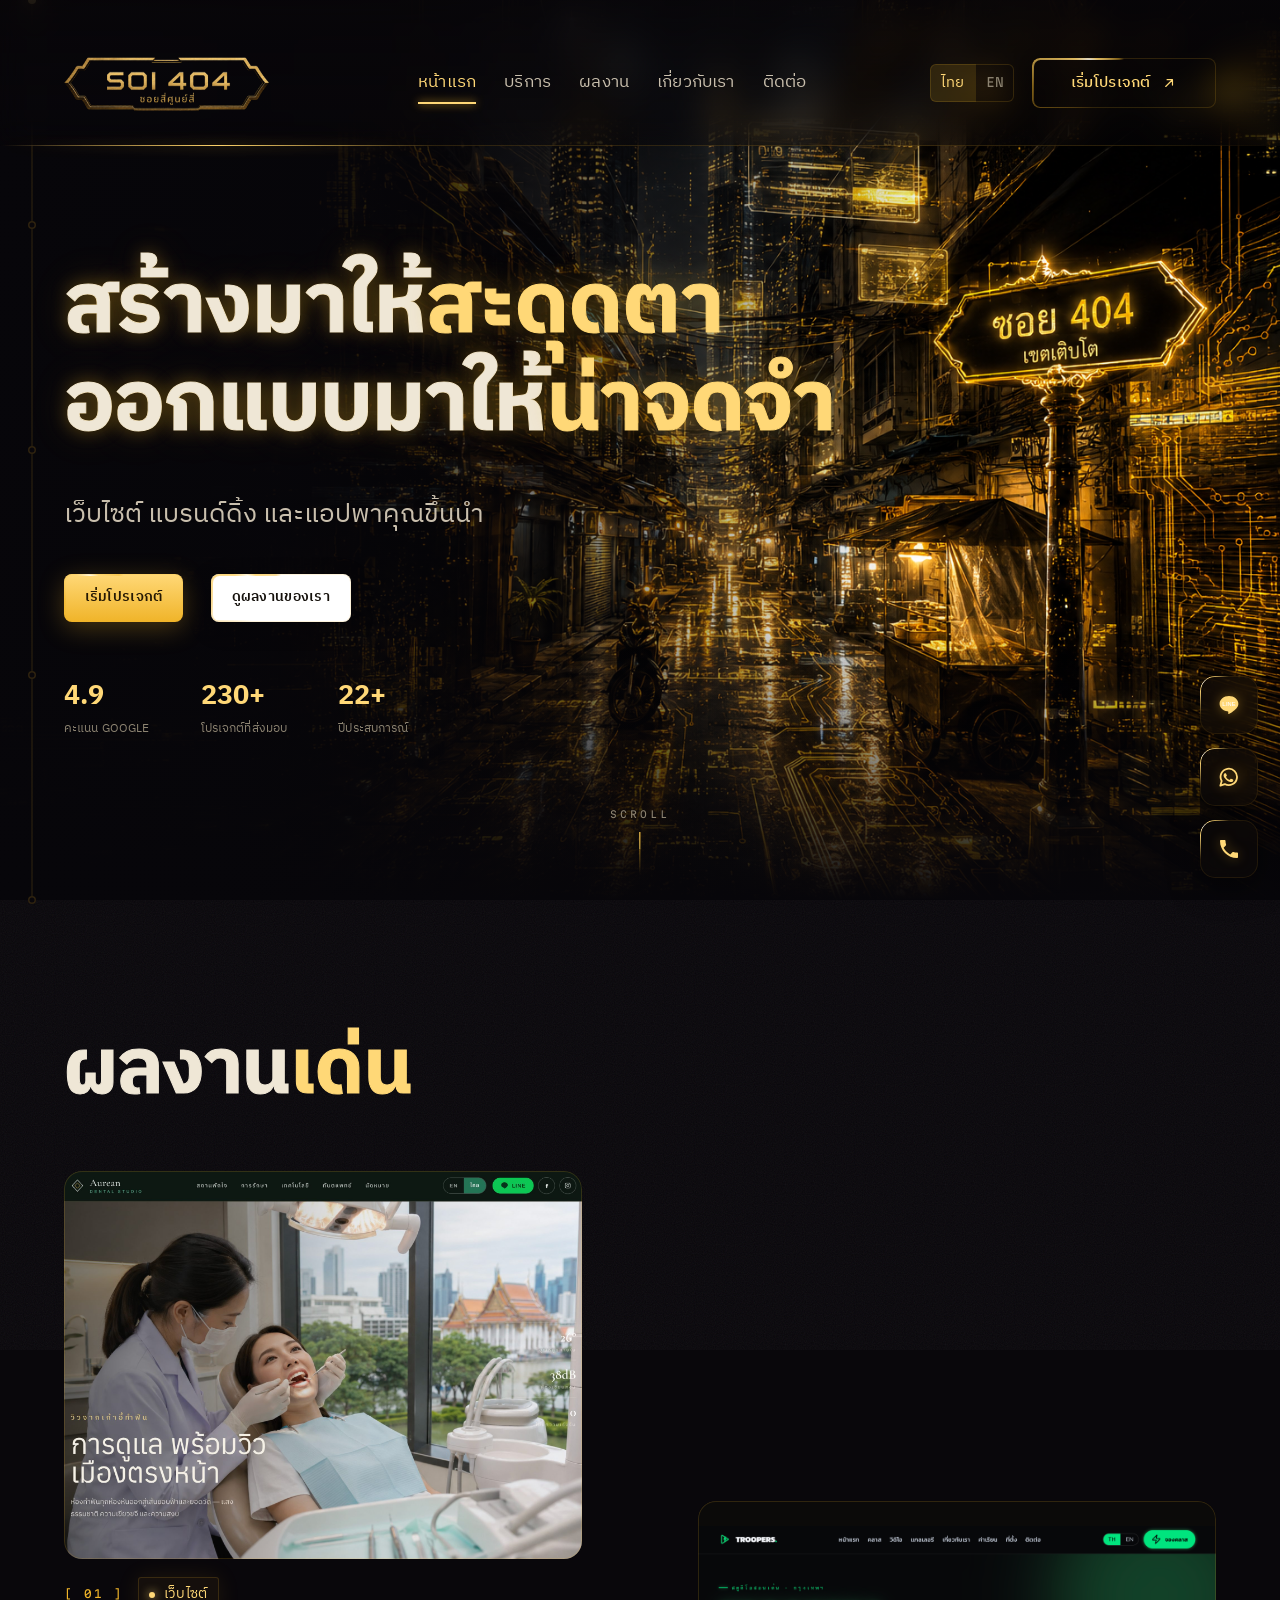
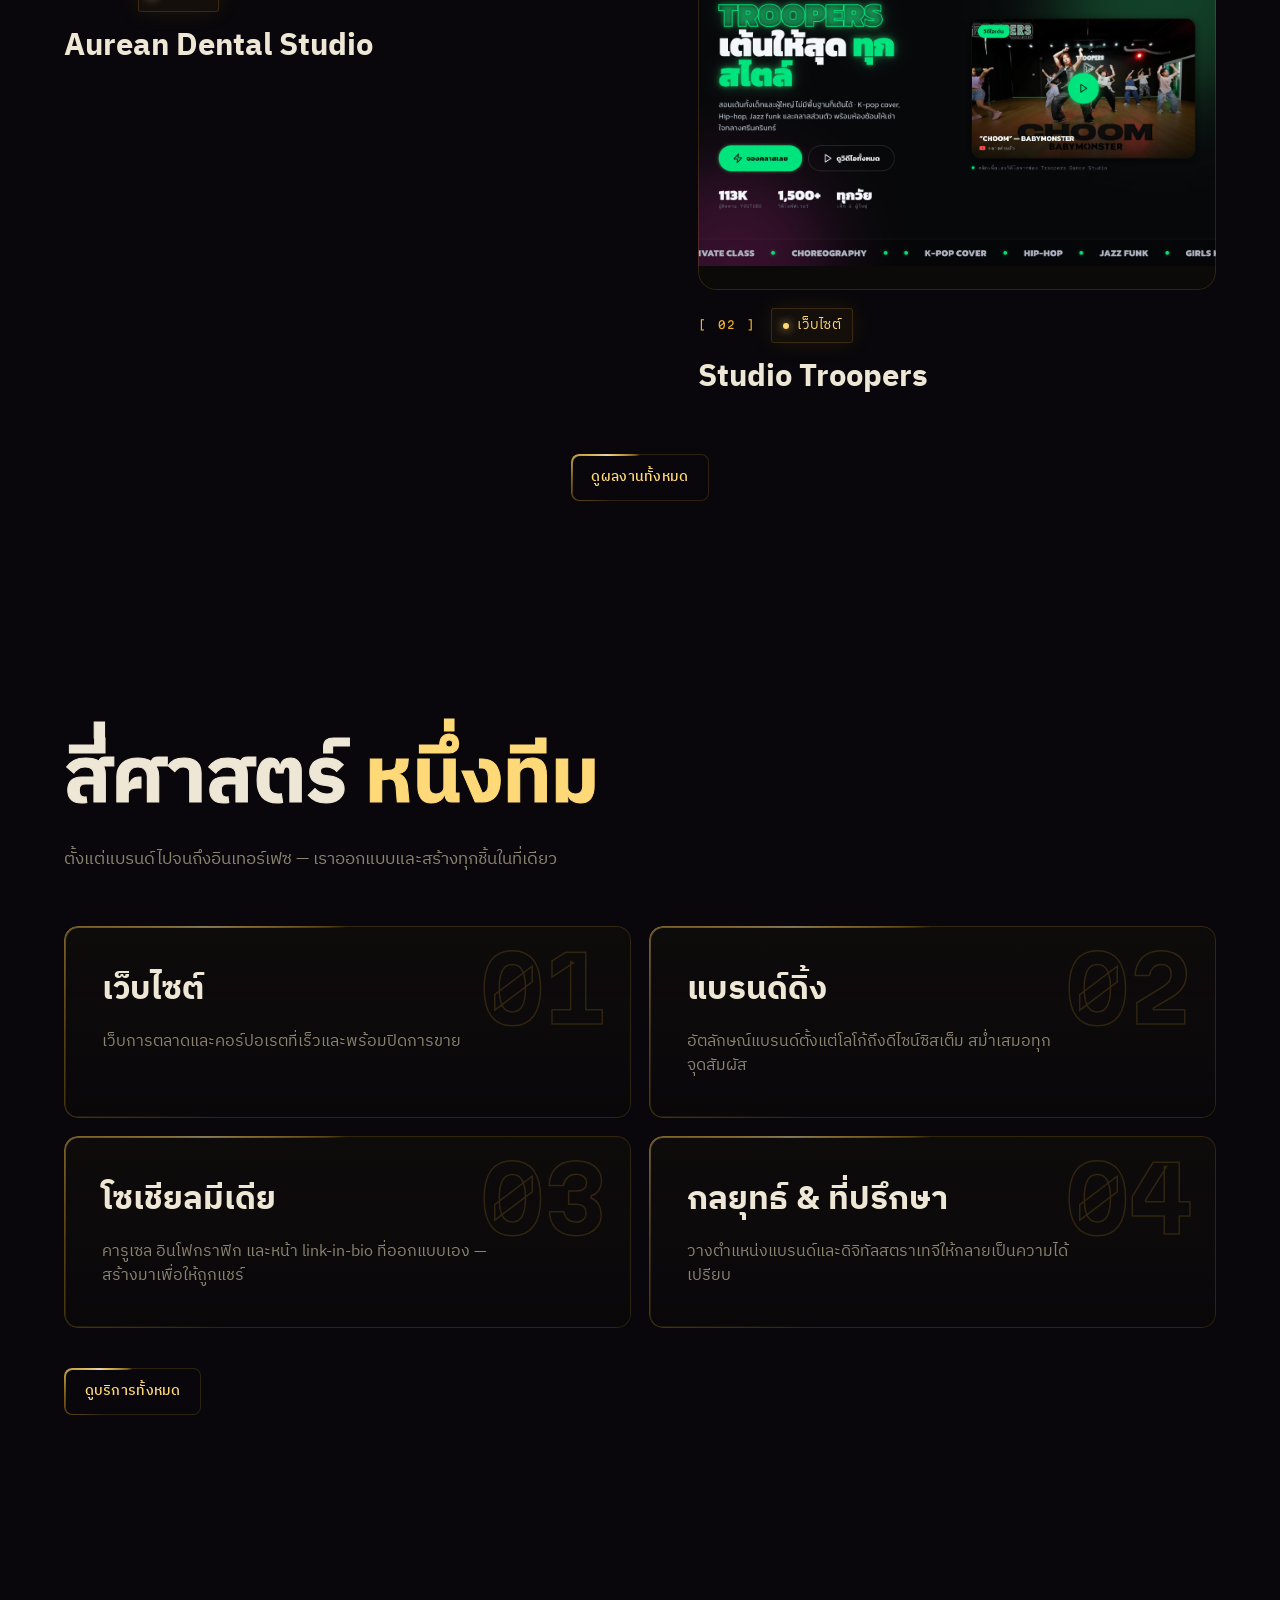
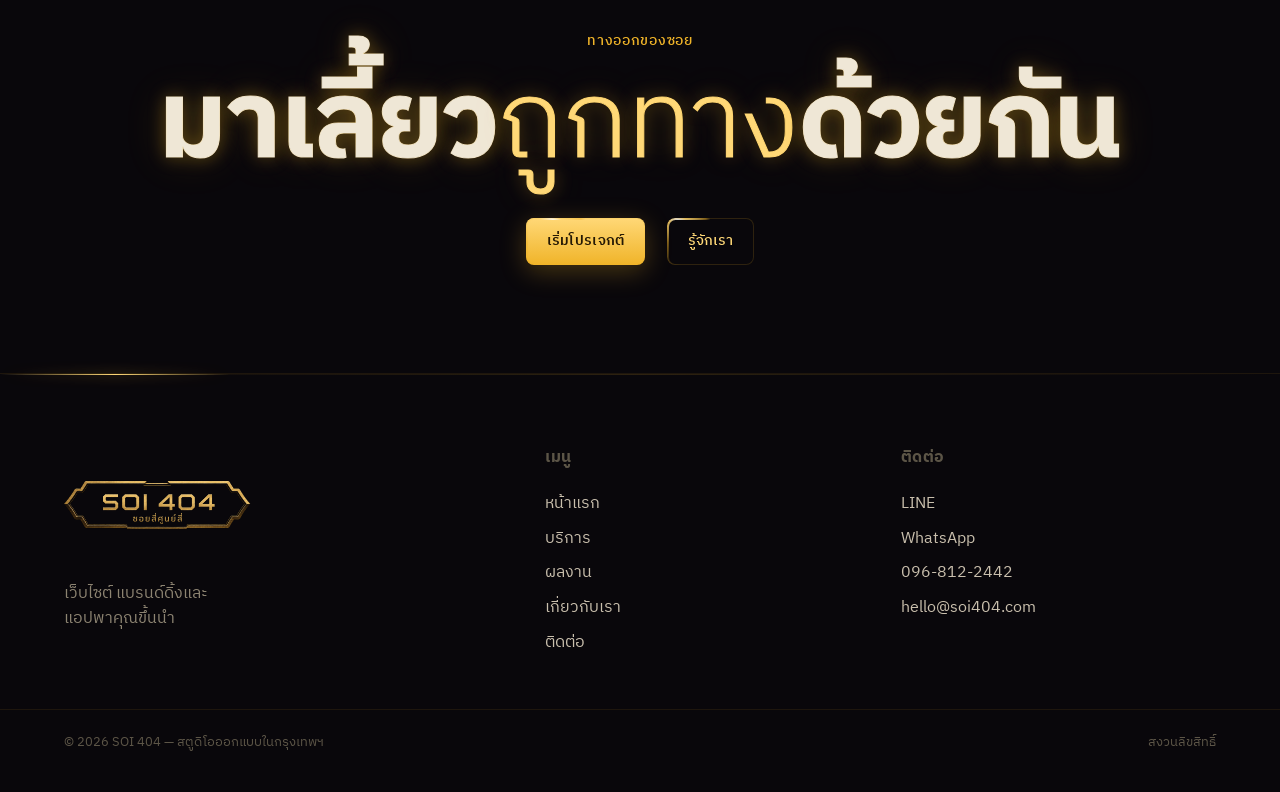
==== commit ba4f37b8: "Add files via upload" ====
--- a/index.html
+++ b/index.html
@@ -50,22 +50,22 @@
         <h2 class="rise d1" style="margin-top:18px" data-html data-th='ผลงาน<span class="it f-disc pixword">เด่น</span>' data-en='Featured <span class="it f-disc pixword">projects.</span>'>ผลงาน<span class="it f-disc pixword">เด่น</span></h2>
       </div>
       <div class="work-list">
-        <div class="proj rise">
+        <a class="proj rise" href="work-aurean-dental.html" style="text-decoration:none;color:inherit">
           <div class="proj__frame live" style="--bw:1.5px">
-            <img src="work-aurean.png" alt="Aurean Dental Studio — premium dental clinic website" loading="lazy">
+            <img src="work-aurean.jpg" alt="Aurean Dental Studio — premium dental clinic website" loading="lazy">
             <span class="proj__explore" data-th="เปิดดู" data-en="Explore">เปิดดู</span>
           </div>
           <div class="proj__meta"><span class="proj__idx">[ 01 ]</span><span class="soi-sign" data-th="เว็บไซต์" data-en="Website">เว็บไซต์</span></div>
           <h3 data-th='Aurean Dental Studio' data-en='Aurean Dental Studio'>Aurean Dental Studio</h3>
-        </div>
-        <div class="proj rise">
+        </a>
+        <a class="proj rise" href="work-studio-troopers.html" style="text-decoration:none;color:inherit">
           <div class="proj__frame live" style="--bw:1.5px">
             <img src="work-troopers.png" alt="Studio Troopers — dance studio website" loading="lazy" style="object-fit:contain;background:#0b0a09">
             <span class="proj__explore" data-th="เปิดดู" data-en="Explore">เปิดดู</span>
           </div>
           <div class="proj__meta"><span class="proj__idx">[ 02 ]</span><span class="soi-sign" data-th="เว็บไซต์" data-en="Website">เว็บไซต์</span></div>
           <h3 data-th='Studio Troopers' data-en='Studio Troopers'>Studio Troopers</h3>
-        </div>
+        </a>
       </div>
       <div class="rise" style="margin-top:60px;display:flex;justify-content:center"><a class="btn btn--ghost live" href="work.html" style="--bw:1.5px;border-radius:8px" data-th="ดูผลงานทั้งหมด" data-en="See all work">ดูผลงานทั้งหมด</a></div>
     </div>
--- a/base.css
+++ b/base.css
@@ -147,7 +147,7 @@
 .live::after{content:"";position:absolute;inset:0;border-radius:inherit;
   box-shadow:inset 0 0 0 1px var(--line);pointer-events:none}
 @keyframes current{to{--ang:360deg}}
-.live:hover{--cspeed:2.4s;--cop:1}
+@media (hover:hover){.live:hover{--cspeed:2.4s;--cop:1}}
 
 /* neon flicker-on then idle buzz */
 .neon{text-shadow:0 0 18px rgba(240,180,41,.35),0 0 42px rgba(240,180,41,.18)}
@@ -194,14 +194,14 @@
   transition:transform .35s var(--ease),color .3s,background .3s}
 .btn .ar{transition:transform .35s var(--ease)}
 .btn svg{width:1.1em;height:1.1em;flex-shrink:0}
-.btn:hover{transform:translateY(-2px)}
-.btn:hover .ar{transform:translate(3px,-3px)}
+@media (hover:hover){.btn:hover{transform:translateY(-2px)}}
+@media (hover:hover){.btn:hover .ar{transform:translate(3px,-3px)}}
 .btn--ghost{--bw:1.5px}
 .btn--solid{background:linear-gradient(180deg,var(--gold-bright),var(--gold));
   color:#241804;font-weight:600;box-shadow:0 6px 26px rgba(240,180,41,.28)}
-.btn--solid:hover{box-shadow:0 10px 36px rgba(240,180,41,.42)}
+@media (hover:hover){.btn--solid:hover{box-shadow:0 10px 36px rgba(240,180,41,.42)}}
 .btn--white{background:#fff;color:#15110c;font-weight:600;box-shadow:0 6px 22px rgba(0,0,0,.25)}
-.btn--white:hover{background:#fff;box-shadow:0 10px 30px rgba(0,0,0,.32)}
+@media (hover:hover){.btn--white:hover{background:#fff;box-shadow:0 10px 30px rgba(0,0,0,.32)}}
 html[lang="th"] .btn{font-family:var(--thai-ui);letter-spacing:.02em;font-size:.86rem}
 /* nav CTA: lock width to the English label so Thai never wraps */
 .nav__right .btn--ghost{min-width:184px}
@@ -225,11 +225,11 @@
 .playlink .disc svg{position:relative;width:22px;height:22px;color:var(--gold-bright);margin-left:3px;
   filter:drop-shadow(0 0 6px rgba(240,180,41,.6))}
 @keyframes spin{to{transform:rotate(360deg)}}
-.playlink:hover .disc{box-shadow:inset 0 0 0 1px var(--gold),0 0 40px rgba(240,180,41,.4);transform:scale(1.07)}
+@media (hover:hover){.playlink:hover .disc{box-shadow:inset 0 0 0 1px var(--gold),0 0 40px rgba(240,180,41,.4);transform:scale(1.07)}}
 @media (prefers-reduced-motion:reduce){.playlink .disc::before{animation:none;--ang:300deg}.playlink .disc::after{animation:none}}
 .playlink u{text-decoration:none;background-image:linear-gradient(var(--gold),var(--gold));
   background-size:0% 1px;background-repeat:no-repeat;background-position:0 100%;transition:background-size .4s var(--ease)}
-.playlink:hover u{background-size:100% 1px}
+@media (hover:hover){.playlink:hover u{background-size:100% 1px}}
 html[lang="th"] .playlink{font-family:var(--thai);letter-spacing:.02em;font-size:.86rem}
 
 /* ----- NAV --------------------------------------------------- */
@@ -257,8 +257,10 @@
 html[lang="th"] .nav__links a{font-family:var(--thai-ui);letter-spacing:.01em;font-size:calc(1.16rem - 2px)}
 .nav__links a::after{content:"";position:absolute;left:0;bottom:-2px;height:1.5px;width:0;
   background:var(--gold-bright);box-shadow:0 0 8px var(--gold);transition:width .35s var(--ease)}
-.nav__links a:hover,.nav__links a[aria-current]{color:var(--gold-bright)}
-.nav__links a:hover::after,.nav__links a[aria-current]::after{width:100%}
+.nav__links a[aria-current]{color:var(--gold-bright)}
+@media (hover:hover){.nav__links a:hover{color:var(--gold-bright)}}
+.nav__links a[aria-current]::after{width:100%}
+@media (hover:hover){.nav__links a:hover::after{width:100%}}
 .nav__right{display:flex;align-items:center;gap:18px}
 .lang{display:inline-flex;font-family:var(--mono);font-size:.78rem;letter-spacing:.08em;
   border-radius:6px;overflow:hidden;box-shadow:inset 0 0 0 1px var(--line)}
@@ -300,13 +302,13 @@
 .fab__btn svg{width:24px;height:24px;color:var(--gold-bright);filter:drop-shadow(0 0 6px rgba(240,180,41,.4))}
 .fab__btn:nth-child(2)::before{animation-delay:-1.3s}
 .fab__btn:nth-child(3)::before{animation-delay:-2.6s}
-.fab__btn:hover{transform:scale(1.09);box-shadow:0 12px 40px rgba(240,180,41,.3),inset 0 0 0 1px rgba(240,180,41,.3)}
+@media (hover:hover){.fab__btn:hover{transform:scale(1.09);box-shadow:0 12px 40px rgba(240,180,41,.3),inset 0 0 0 1px rgba(240,180,41,.3)}}
 .fab__btn .tip{position:absolute;right:calc(100% + 14px);top:50%;transform:translateY(-50%) translateX(6px);
   white-space:nowrap;font-family:var(--mono);font-size:.72rem;letter-spacing:.1em;text-transform:uppercase;
   color:var(--gold-bright);background:var(--bg-glass);padding:.5em .8em;border-radius:6px;
   box-shadow:inset 0 0 0 1px var(--line);opacity:0;pointer-events:none;transition:.3s}
 html[lang="th"] .fab__btn .tip{font-family:var(--thai-ui);font-size:.86rem;letter-spacing:0;text-transform:none}
-.fab__btn:hover .tip{opacity:1;transform:translateY(-50%) translateX(0)}
+@media (hover:hover){.fab__btn:hover .tip{opacity:1;transform:translateY(-50%) translateX(0)}}
 @media (max-width:560px){
   .fab{right:50%;bottom:16px;transform:translateX(50%);flex-direction:row}
   .fab__btn{width:52px;height:52px}
@@ -339,7 +341,7 @@
   color:var(--faint);margin-bottom:16px}
 html[lang="th"] .foot h4{font-family:var(--thai-ui);font-size:1rem;letter-spacing:.03em;text-transform:none}
 .foot__col a{display:block;color:var(--ink-soft);padding:5px 0;transition:color .25s,padding-left .25s}
-.foot__col a:hover{color:var(--gold-bright);padding-left:6px}
+@media (hover:hover){.foot__col a:hover{color:var(--gold-bright);padding-left:6px}}
 .foot__bot{display:flex;justify-content:space-between;gap:16px;flex-wrap:wrap;
   margin-top:48px;padding-top:22px;border-top:1px solid var(--line-soft);
   font-family:var(--mono);font-size:.66rem;letter-spacing:.08em;color:var(--faint)}
--- a/pages.css
+++ b/pages.css
@@ -152,7 +152,7 @@
 /* left card */
 .svc-card{position:relative;border-radius:24px;padding:clamp(28px,3.4vw,46px);overflow:hidden;--cop:.55;--bw:1.5px;
   background:linear-gradient(180deg,#ffffff,rgba(255,255,255,.5));box-shadow:0 26px 64px rgba(40,30,10,.09)}
-.svc-card:hover{--cop:1}
+@media (hover:hover){.svc-card:hover{--cop:1}}
 .svc-card__num{position:absolute;top:26px;left:clamp(26px,3.4vw,42px);font-family:var(--mono);font-weight:700;line-height:1;
   font-size:clamp(2.8rem,5vw,4.4rem);color:transparent;-webkit-text-stroke:1.5px rgba(154,110,16,.22)}
 .svc-card__dots{position:absolute;top:24px;right:26px;width:84px;height:54px;opacity:.6;
@@ -228,7 +228,7 @@
   .svc-row:nth-child(even) .svc-row__media{order:0}
 }
 .svc-row__media{position:relative;border-radius:16px;overflow:hidden;aspect-ratio:4/3;--bw:1.5px;--cop:.5}
-.svc-row:hover .svc-row__media{--cop:1}
+@media (hover:hover){.svc-row:hover .svc-row__media{--cop:1}}
 .svc-ph{position:absolute;inset:0;display:grid;place-items:center;
   background:repeating-linear-gradient(135deg,rgba(154,110,16,.09) 0 12px,transparent 12px 24px),linear-gradient(135deg,#ece7dc,#f5f1ea)}
 .svc-ph span{font-family:var(--mono);font-size:.66rem;letter-spacing:.2em;text-transform:uppercase;color:var(--faint)}
@@ -242,21 +242,21 @@
 .disc{position:relative;border-radius:14px;padding:clamp(26px,3vw,42px);overflow:hidden;
   background:linear-gradient(180deg,rgba(20,16,12,.5),rgba(12,10,8,.3));
   --cop:.42;--cspeed:9s;transition:transform .5s var(--ease)}
-.disc:hover{transform:translateY(-4px);--cop:1;--cspeed:3s}
+@media (hover:hover){.disc:hover{transform:translateY(-4px);--cop:1;--cspeed:3s}}
 .disc__bg{position:absolute;inset:0;opacity:0;transition:opacity .5s;
   background:radial-gradient(80% 80% at 80% 0%,rgba(240,180,41,.1),transparent 60%)}
-.disc:hover .disc__bg{opacity:1}
+@media (hover:hover){.disc:hover .disc__bg{opacity:1}}
 .disc__num{position:absolute;top:18px;right:24px;font-family:var(--mono);font-weight:700;
   font-size:clamp(3.4rem,7vw,6rem);line-height:1;color:transparent;
   -webkit-text-stroke:1.5px rgba(240,180,41,.16);transition:.5s}
-.disc:hover .disc__num{-webkit-text-stroke-color:rgba(240,180,41,.4)}
+@media (hover:hover){.disc:hover .disc__num{-webkit-text-stroke-color:rgba(240,180,41,.4)}}
 .disc__icon{width:54px;height:54px;border-radius:12px;display:grid;place-items:center;
   box-shadow:inset 0 0 0 1.5px var(--line);color:var(--gold-bright);margin-bottom:34px;transition:.45s}
-.disc:hover .disc__icon{box-shadow:inset 0 0 0 1.5px var(--gold),0 0 26px rgba(240,180,41,.3);background:rgba(240,180,41,.07)}
+@media (hover:hover){.disc:hover .disc__icon{box-shadow:inset 0 0 0 1.5px var(--gold),0 0 26px rgba(240,180,41,.3);background:rgba(240,180,41,.07)}}
 .disc__icon svg{width:26px;height:26px}
 .disc h3{font-family:var(--display);font-weight:800;font-size:clamp(1.7rem,2.6vw,2.3rem);
   margin-bottom:14px;transition:color .4s}
-.disc:hover h3{color:var(--gold-bright)}
+@media (hover:hover){.disc:hover h3{color:var(--gold-bright)}}
 html[lang="th"] .disc h3{font-family:var(--thai)}
 .disc p{color:var(--muted);max-width:42ch;position:relative;z-index:2}
 .disc__tags{display:flex;flex-wrap:wrap;gap:8px;margin-top:26px;padding-top:24px;
@@ -265,9 +265,9 @@
   letter-spacing:.08em;text-transform:uppercase;color:var(--ink-soft);
   padding:.5em .7em;border-radius:5px;box-shadow:inset 0 0 0 1px var(--line-soft);transition:.3s}
 .chip svg{width:12px;height:12px;color:var(--gold)}
-.disc:hover .chip{box-shadow:inset 0 0 0 1px var(--line)}
+@media (hover:hover){.disc:hover .chip{box-shadow:inset 0 0 0 1px var(--line)}}
 .disc__arrow{margin-top:26px;color:var(--gold);transition:transform .4s var(--ease)}
-.disc:hover .disc__arrow{transform:translateX(8px)}
+@media (hover:hover){.disc:hover .disc__arrow{transform:translateX(8px)}}
 
 /* ===== WORK ================================================= */
 .work-list{display:flex;flex-direction:column;gap:clamp(48px,8vh,90px)}
@@ -285,8 +285,8 @@
   --cop:.3;transition:transform .6s var(--ease)}
 .proj__frame img,.proj__ph{position:absolute;inset:0;width:100%;height:100%;object-fit:cover;
   transition:transform .8s var(--ease),filter .6s}
-.proj:hover .proj__frame{--cop:1}
-.proj:hover .proj__frame img,.proj:hover .proj__ph{transform:scale(1.05)}
+@media (hover:hover){.proj:hover .proj__frame{--cop:1}}
+@media (hover:hover){.proj:hover .proj__frame img,.proj:hover .proj__ph{transform:scale(1.05)}}
 .proj__ph{display:grid;place-items:center;
   background:
    repeating-linear-gradient(135deg,rgba(240,180,41,.05) 0 12px,transparent 12px 24px),
@@ -298,7 +298,7 @@
   background:rgba(255,233,168,.92);color:#241804;font-family:var(--mono);font-size:.66rem;
   letter-spacing:.1em;text-transform:uppercase;font-weight:600;transition:.45s var(--ease-snap);
   box-shadow:0 0 40px rgba(240,180,41,.5)}
-.proj:hover .proj__explore{opacity:1;transform:translate(-50%,-50%) scale(1)}
+@media (hover:hover){.proj:hover .proj__explore{opacity:1;transform:translate(-50%,-50%) scale(1)}}
 .proj__meta{display:flex;align-items:baseline;gap:14px;flex-wrap:wrap}
 .proj__idx{font-family:var(--mono);font-size:.68rem;letter-spacing:.18em;color:var(--gold)}
 .proj h3{font-family:var(--display);font-weight:800;font-size:clamp(1.4rem,2.4vw,2rem);line-height:1.05}
@@ -315,7 +315,7 @@
 .about-grid{display:grid;grid-template-columns:repeat(12,1fr);gap:22px;margin-top:clamp(50px,8vh,100px)}
 .acard{position:relative;border-radius:16px;padding:clamp(26px,3vw,40px);overflow:hidden;
   background:linear-gradient(180deg,rgba(18,15,11,.55),rgba(11,9,7,.3));--cop:.34;--cspeed:10s}
-.acard:hover{--cop:.9;--cspeed:4s}
+@media (hover:hover){.acard:hover{--cop:.9;--cspeed:4s}}
 .acard h3{font-family:var(--display);font-weight:800;font-size:clamp(1.4rem,2.4vw,2rem);margin-bottom:14px}
 html[lang="th"] .acard h3{font-family:var(--thai)}
 .acard p{color:var(--muted);max-width:46ch}
@@ -366,7 +366,7 @@
 .contact-direct{display:grid;gap:14px}
 .cbtn{display:flex;align-items:center;gap:16px;padding:18px 20px;border-radius:12px;
   background:var(--bg-glass);--cop:.4;--cspeed:7s;transition:transform .4s var(--ease)}
-.cbtn:hover{transform:translateX(6px);--cop:1;--cspeed:3s}
+@media (hover:hover){.cbtn:hover{transform:translateX(6px);--cop:1;--cspeed:3s}}
 .cbtn .cbtn__ic{width:46px;height:46px;border-radius:11px;display:grid;place-items:center;flex-shrink:0;
   box-shadow:inset 0 0 0 1.5px var(--line);color:var(--ink)}
 .cbtn__ic svg{width:22px;height:22px}
